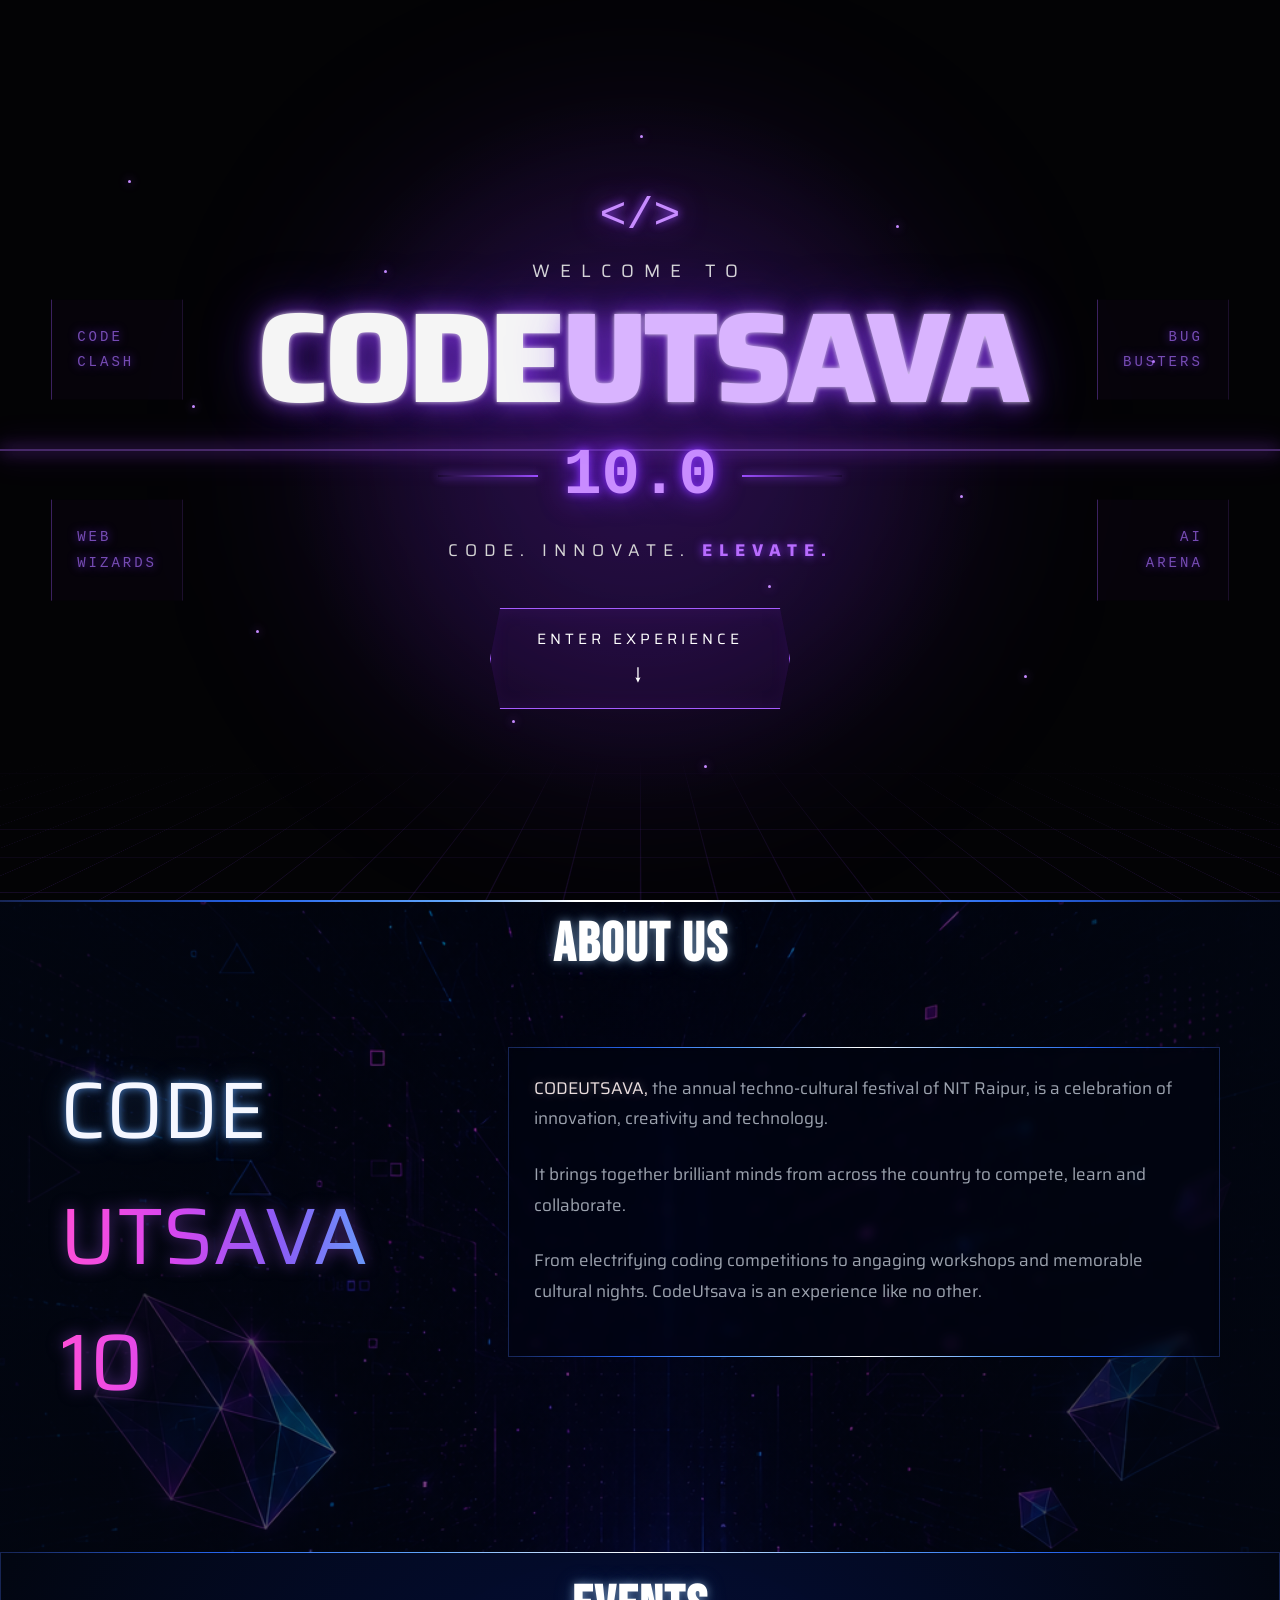
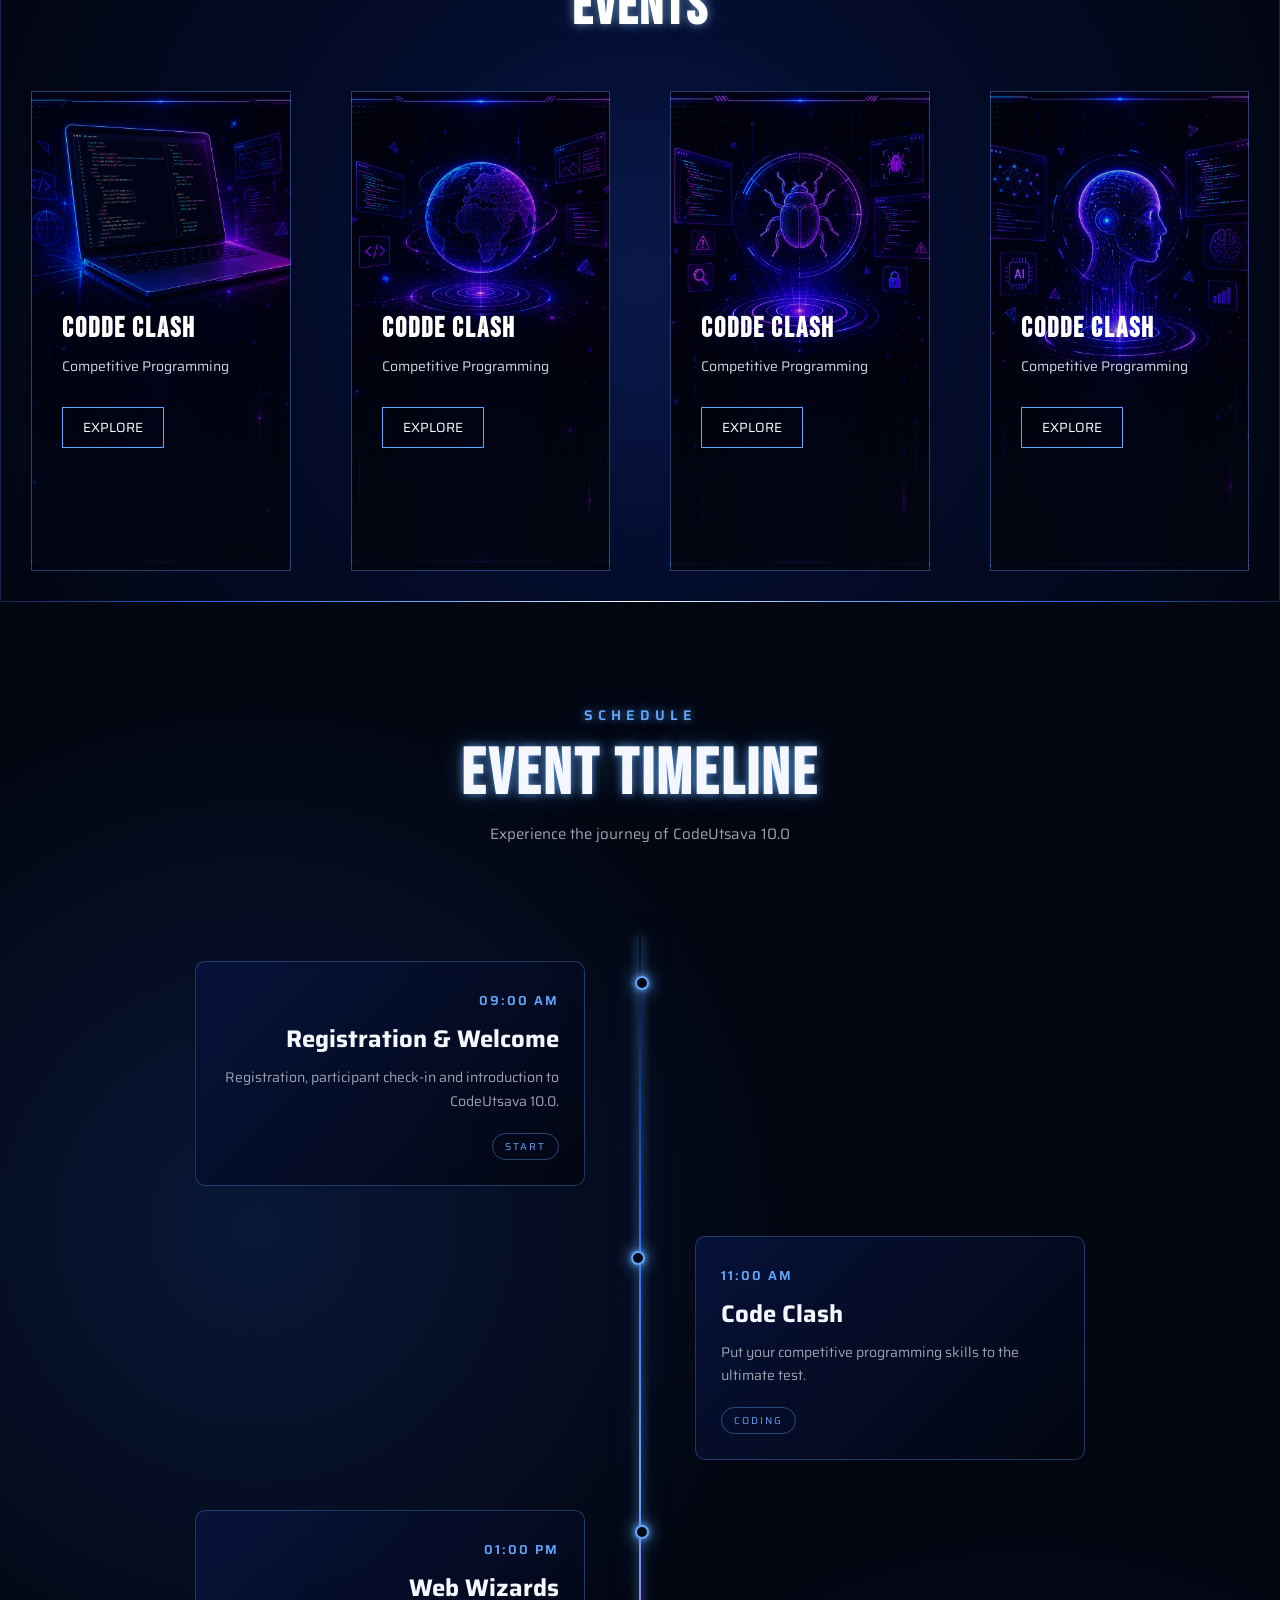
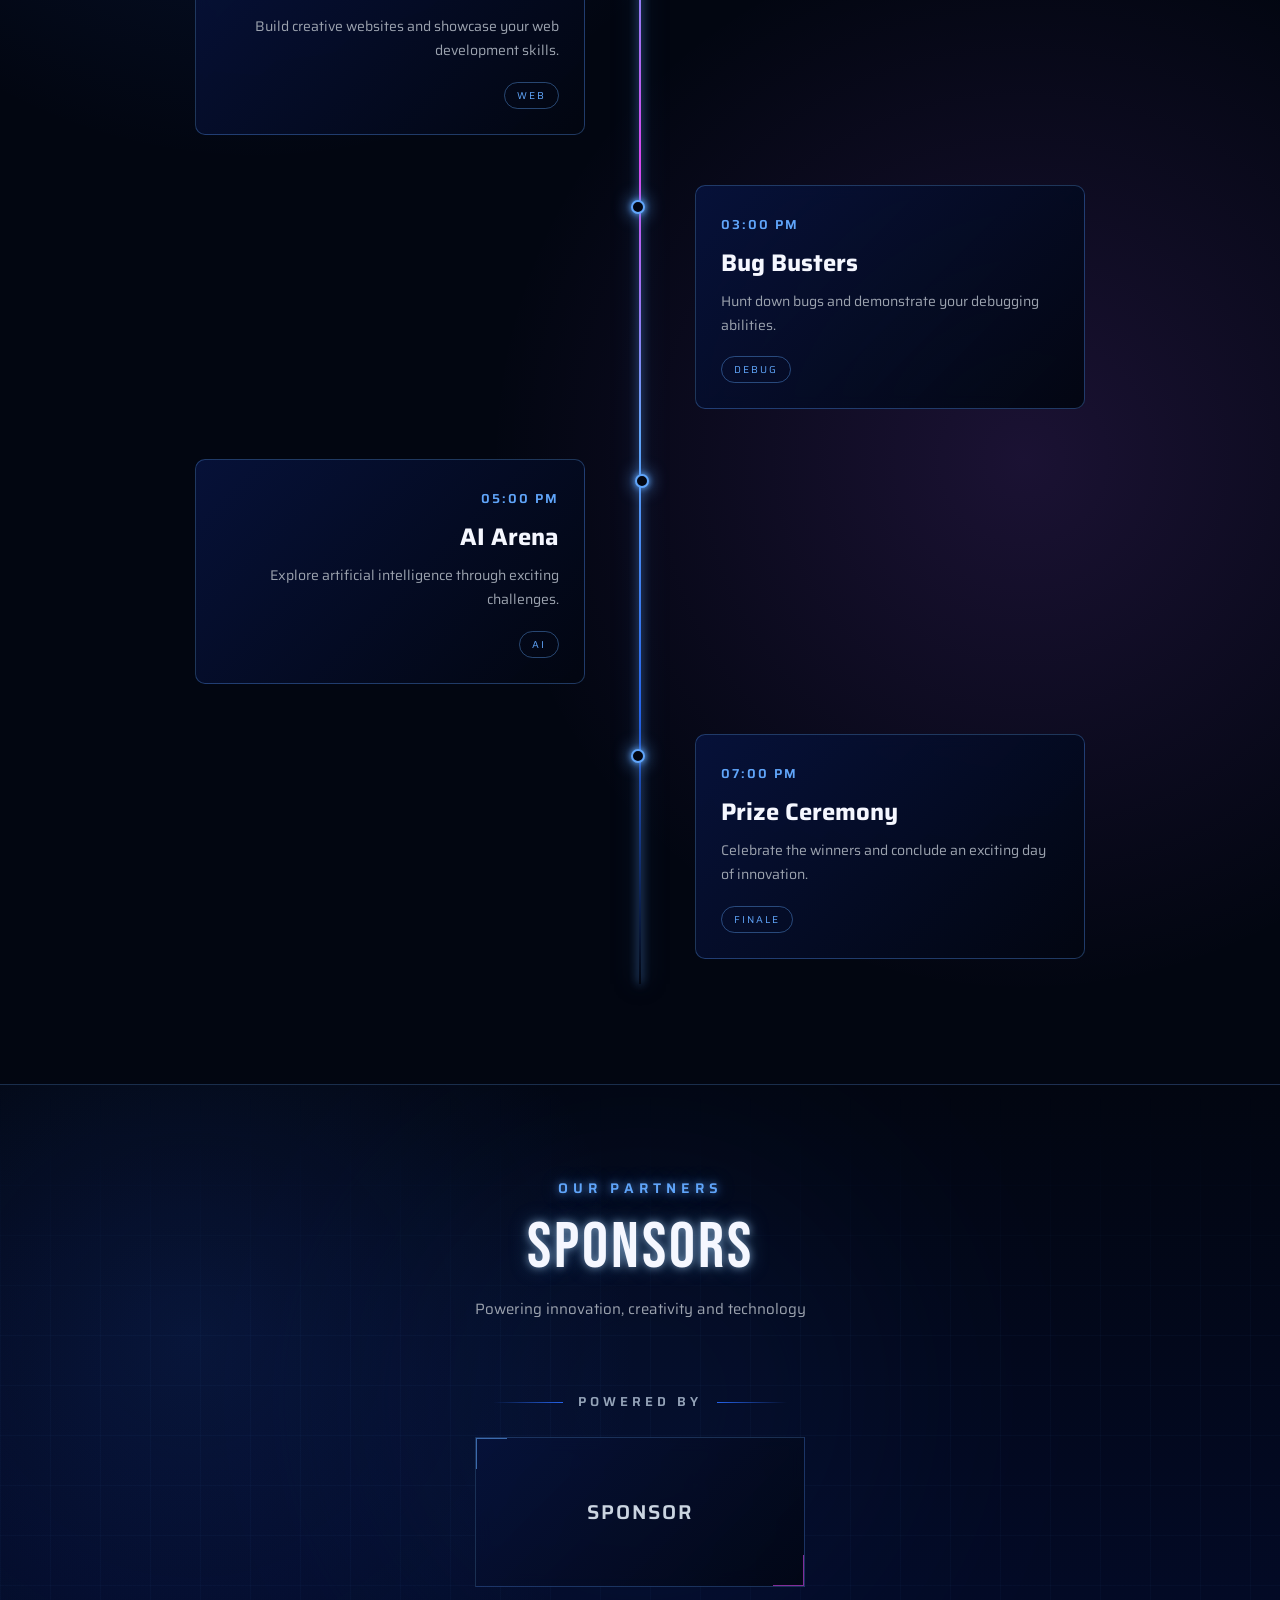
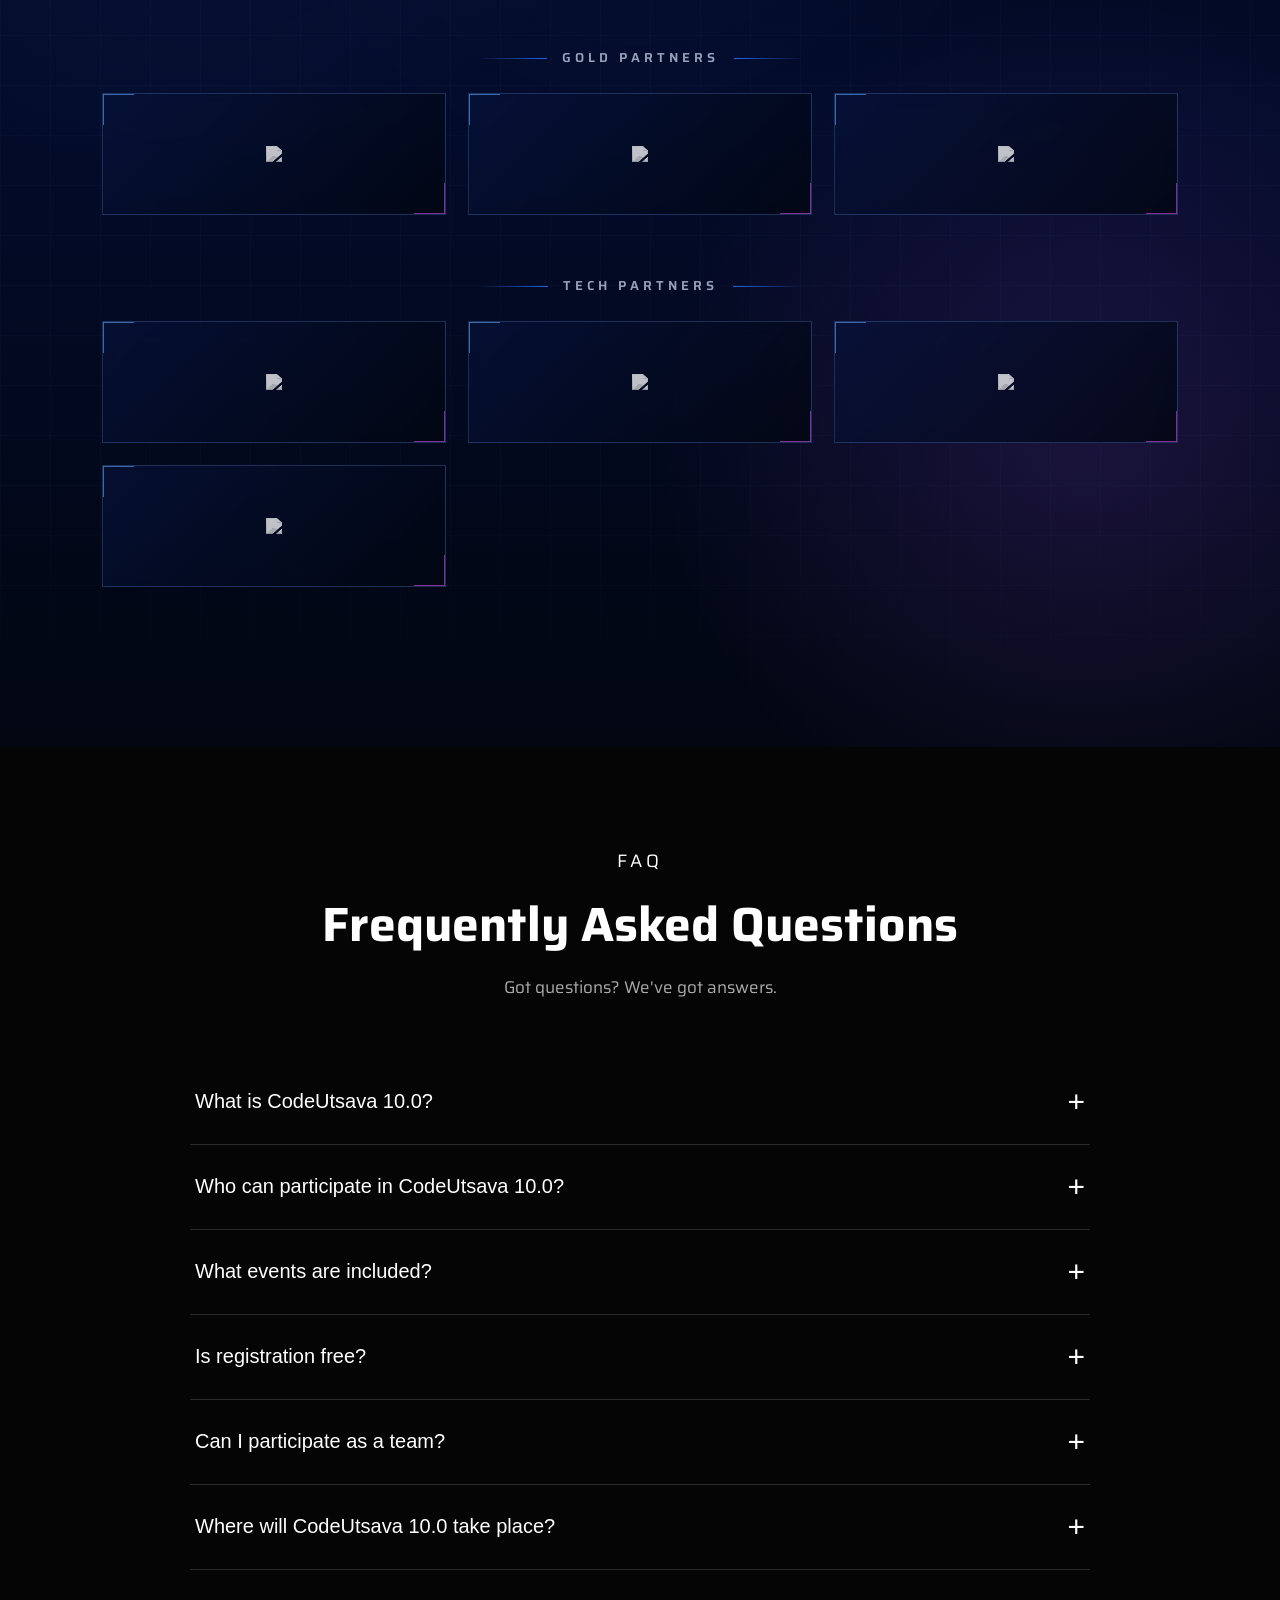
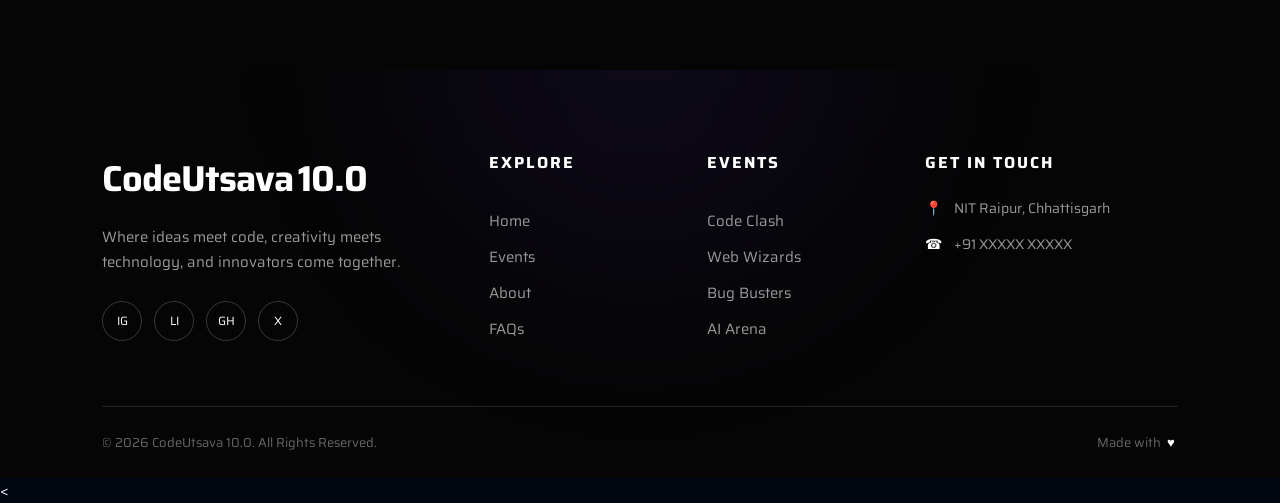
==== index.html @ d18dff79 "Rename 01_TCP_Proj.html to index.html" ====
<!DOCTYPE html>
<html lang="en">

<head>
    <meta charset="UTF-8">
    <meta name="viewport" content="width=device-width, initial-scale=1.0">
    <title>Codeutsava 10.0</title>
    <link rel="icon" href="./assets/favicon.svg" type="image/svg+xml">
    <link rel="stylesheet" href="style.css">
</head>

<body>
    <div class="main">
        <nav>
            <span clas="item1">
                <p class="para1">CODEUTSAVA 10</p>
            </span>
            <div class="item2">
                <ul>
                    <li>HOME</li>
                    <li>EVENTS</li>
                    <li>SCHEDULE</li>
                    <li>SPEAKERS</li>
                    <li>SPONSORS</li>
                    <li>CONTACT</li>
                    <li><button class="btn1">REGISTER NOW</button></li>
                </ul>
            </div>
        </nav>
        <div class="box"></div>
        <div class="hero">
            <div class="item3">
                <span class=" spn spn1">
                    <h1>CODEUTSAVA </h1>
                </span>
                <span class="spn spn2">10</p></span>
            </div>
            <span class=" spn spn3">THE FESTIVAL OF CODE</span>
            <span class=" spn spn4">
                <img src="./assets/map.png" height="20px" width=""> 19th -24th October</span>
            <span class=" spn spn5">
                <img src="./assets/map.png" height="20px" width=""> NIT Raipur</span>
            <div class="item4"><button class="btn1">REGISTER NOW</button></div>
        </div>
    </div>
    <div>
        <div class="sec1"></div>
    </div>
    <div class="sec2">
        <div class=" sec2 item5">
            <div class="col1">ABOUT US</div>
            <div class="col2">
                <div class="item6">
                    <div class="abt">
                        <div class="abt3">CODE</div>
                        <div class="abt4">UTSAVA</div>
                        <div class="abt5">10</div>
                    </div>
                </div>
                <div class="item7">
                    <div class="item8">
                        <div class="abt6">
                            <span class="effect">CODEUTSAVA,</span> the annual techno-cultural festival of NIT Raipur,
                            is a celebration of innovation, creativity and technology.
                        </div>
                        <div class="abt7">It brings together brilliant minds from across the country to compete, learn
                            and collaborate.</div>
                        <div class="abt8">From electrifying coding competitions to angaging workshops and memorable
                            cultural nights. CodeUtsava is an experience like no other.</div>
                    </div>
                </div>
            </div>
        </div>
        <div class=" sec2 item9">
            <div class="event1">EVENTS</div>
            <div class="event2">
                <div class="event3 item10">
                    <div class="ev ev1">
                        <div class="pan1">
                            <h3>CODDE CLASH </h3>
                        </div>
                        <div class="pan2">
                            <p>Competitive Programming</p>
                        </div>
                        <div class="pan3">
                            <button>EXPLORE</button>
                        </div>
                    </div>
                </div>
                <div class="event3 item11">
                    <div class="ev ev2">
                        <div class="pan1">
                            <h3>CODDE CLASH </h3>
                        </div>
                        <div class="pan2">
                            <p>Competitive Programming</p>
                        </div>
                        <div class="pan3">
                            <button>EXPLORE</button>
                        </div>
                    </div>
                </div>
                <div class="event3 item12">
                    <div class="ev ev3">
                        <div class="pan1">
                            <h3>CODDE CLASH </h3>
                        </div>
                        <div class="pan2">
                            <p>Competitive Programming</p>
                        </div>
                        <div class="pan3">
                            <button>EXPLORE</button>
                        </div>
                    </div>
                </div>
                <div class="event3 item13">
                    <div class="ev ev4">
                        <div class="pan1">
                            <h3>CODDE CLASH </h3>
                        </div>
                        <div class="pan2">
                            <p>Competitive Programming</p>
                        </div>
                        <div class="pan3">
                            <button>EXPLORE</button>
                        </div>
                    </div>
                </div>
            </div>
        </div>
        <div class="sec2 item14">
            <section class="schedule-section item14" id="schedule">

                <div class="schedule-heading">
                    <span>SCHEDULE</span>

                    <h2>EVENT TIMELINE</h2>

                    <p>
                        Experience the journey of CodeUtsava 10.0
                    </p>
                </div>


                <div class="timeline">

                    <div class="timeline-item left">

                        <div class="timeline-dot"></div>

                        <div class="timeline-card">

                            <span class="schedule-time">
                                09:00 AM
                            </span>

                            <h3>
                                Registration & Welcome
                            </h3>

                            <p>
                                Registration, participant check-in
                                and introduction to CodeUtsava 10.0.
                            </p>

                            <span class="schedule-tag">
                                START
                            </span>

                        </div>

                    </div>


                    <div class="timeline-item right">

                        <div class="timeline-dot"></div>

                        <div class="timeline-card">

                            <span class="schedule-time">
                                11:00 AM
                            </span>

                            <h3>
                                Code Clash
                            </h3>

                            <p>
                                Put your competitive programming
                                skills to the ultimate test.
                            </p>

                            <span class="schedule-tag">
                                CODING
                            </span>

                        </div>

                    </div>


                    <div class="timeline-item left">

                        <div class="timeline-dot"></div>

                        <div class="timeline-card">

                            <span class="schedule-time">
                                01:00 PM
                            </span>

                            <h3>
                                Web Wizards
                            </h3>

                            <p>
                                Build creative websites and showcase
                                your web development skills.
                            </p>

                            <span class="schedule-tag">
                                WEB
                            </span>

                        </div>

                    </div>


                    <div class="timeline-item right">

                        <div class="timeline-dot"></div>

                        <div class="timeline-card">

                            <span class="schedule-time">
                                03:00 PM
                            </span>

                            <h3>
                                Bug Busters
                            </h3>

                            <p>
                                Hunt down bugs and demonstrate
                                your debugging abilities.
                            </p>

                            <span class="schedule-tag">
                                DEBUG
                            </span>

                        </div>

                    </div>


                    <div class="timeline-item left">

                        <div class="timeline-dot"></div>

                        <div class="timeline-card">

                            <span class="schedule-time">
                                05:00 PM
                            </span>

                            <h3>
                                AI Arena
                            </h3>

                            <p>
                                Explore artificial intelligence
                                through exciting challenges.
                            </p>

                            <span class="schedule-tag">
                                AI
                            </span>

                        </div>

                    </div>


                    <div class="timeline-item right">

                        <div class="timeline-dot"></div>

                        <div class="timeline-card">

                            <span class="schedule-time">
                                07:00 PM
                            </span>

                            <h3>
                                Prize Ceremony
                            </h3>

                            <p>
                                Celebrate the winners and conclude
                                an exciting day of innovation.
                            </p>

                            <span class="schedule-tag">
                                FINALE
                            </span>

                        </div>

                    </div>

                </div>

            </section>
        </div>
        <div class="sec2 item15" id="sponsors">

            <div class="sponsor1">
                <span>OUR PARTNERS</span>
                <h2>SPONSORS</h2>
                <p>
                    Powering innovation, creativity and technology
                </p>
            </div>


            <div class="sponsor2">

                <!-- TITLE SPONSOR -->
                <div class="sponsor-group">

                    <h3>POWERED BY</h3>

                    <div class="sponsor-grid sponsor-main">

                        <div class="sponsor-card">
                            <div class="sponsor-logo">
                                SPONSOR
                            </div>
                        </div>

                    </div>

                </div>


                <!-- GOLD SPONSORS -->
                <div class="sponsor-group">

                    <h3>GOLD PARTNERS</h3>

                    <div class="sponsor-grid">

                        <div class="sponsor-card">
                            <div class="sponsor-logo">
                                <img src="https://devfolio.co/blog/content/images/2022/02/Frame-3.png">
                            </div>
                        </div>

                        <div class="sponsor-card">
                            <div class="sponsor-logo">
                                <img src="https://i.pinimg.com/736x/6a/c3/b1/6ac3b1a1dbd828893f4c082a91dd9e5d.jpg">
                            </div>
                        </div>

                        <div class="sponsor-card">
                            <div class="sponsor-logo">
                                <img src="https://encrypted-tbn0.gstatic.com/images?q=tbn:ANd9GcQ7BuPvUU5MrX3V4cvdn9qBrg6YqDsqeTqoU-RXBqIArA&s">
                            </div>
                        </div>

                    </div>

                </div>


                <!-- TECH PARTNERS -->
                <div class="sponsor-group">

                    <h3>TECH PARTNERS</h3>

                    <div class="sponsor-grid">

                        <div class="sponsor-card">
                            <div class="sponsor-logo">
                                <img src="https://media.licdn.com/dms/image/v2/D4E0BAQFcXgzeh8uhsw/company-logo_200_200/company-logo_200_200/0/1715242038331?e=2147483647&v=beta&t=rWlNN9rcNwj1EmNLgusJoKefGUS0VEByXKx4koZL9xw">
                            </div>
                        </div>

                        <div class="sponsor-card">
                            <div class="sponsor-logo">
                                <img src="https://encrypted-tbn0.gstatic.com/images?q=tbn:ANd9GcQmQq8ZEwDLT2O5tfSpwGahlQoDuGixqcMNwdzjApl_Sw&s=10">
                            </div>
                        </div>

                        <div class="sponsor-card">
                            <div class="sponsor-logo">
                                <img src="https://cdn.dribbble.com/userupload/4395948/file/original-ae79400b017f8f56d0d99178964b1066.png?resize=752x&vertical=center">
                            </div>
                        </div>

                        <div class="sponsor-card">
                            <div class="sponsor-logo">
                                <img src="https://upload.wikimedia.org/wikipedia/commons/2/24/Polygon_blockchain_logo.png?utm_source=commons.wikimedia.org&utm_campaign=index&utm_content=original">
                            </div>
                        </div>

                    </div>

                </div>

            </div>

        </div>
    </div>
    <section class="faq-section" id="faq">
    <div class="faq-heading">
        <span>FAQ</span>
        <h2>Frequently Asked Questions</h2>
        <p>Got questions? We've got answers.</p>
    </div>

    <div class="faq-container">

        <div class="faq-item">
            <button class="faq-question">
                What is CodeUtsava 10.0?
                <span>+</span>
            </button>
            <div class="faq-answer">
                <p>
                    CodeUtsava 10.0 is a technical festival that brings together
                    students, developers, innovators, and tech enthusiasts to
                    compete, learn, and showcase their skills.
                </p>
            </div>
        </div>

        <div class="faq-item">
            <button class="faq-question">
                Who can participate in CodeUtsava 10.0?
                <span>+</span>
            </button>
            <div class="faq-answer">
                <p>
                    Students and technology enthusiasts who meet the eligibility
                    criteria can participate in the various events organized
                    under CodeUtsava 10.0.
                </p>
            </div>
        </div>

        <div class="faq-item">
            <button class="faq-question">
                What events are included?
                <span>+</span>
            </button>
            <div class="faq-answer">
                <p>
                    CodeUtsava features multiple technical events, including
                    coding competitions, web development challenges, debugging
                    contests, AI-based challenges, and other exciting activities.
                </p>
            </div>
        </div>

        <div class="faq-item">
            <button class="faq-question">
                Is registration free?
                <span>+</span>
            </button>
            <div class="faq-answer">
                <p>
                    Registration details, including participation fees and
                    eligibility, will be provided on the official registration
                    page.
                </p>
            </div>
        </div>

        <div class="faq-item">
            <button class="faq-question">
                Can I participate as a team?
                <span>+</span>
            </button>
            <div class="faq-answer">
                <p>
                    Yes. Team participation depends on the specific event.
                    Please check the rules of the event you wish to participate in.
                </p>
            </div>
        </div>

        <div class="faq-item">
            <button class="faq-question">
                Where will CodeUtsava 10.0 take place?
                <span>+</span>
            </button>
            <div class="faq-answer">
                <p>
                    CodeUtsava 10.0 will be conducted at NIT Raipur.
                    Detailed venue information will be announced along with
                    the event schedule.
                </p>
            </div>
        </div>

    </div>
</section>
<footer class="footer">
    <div class="footer-top">

        <div class="footer-brand">
            <h2>CodeUtsava<span>10.0</span></h2>
            <p>
                Where ideas meet code, creativity meets technology,
                and innovators come together.
            </p>

            <div class="social-links">
                <a href="https://www.instagram.com/?hl=en" aria-label="Instagram">IG</a>
                <a href="https://www.linkedin.com/home" aria-label="LinkedIn">LI</a>
                <a href="https://github.com/" aria-label="GitHub">GH</a>
                <a href="https://x.com/" aria-label="Twitter">X</a>
            </div>
        </div>

        <div class="footer-links">
            <h3>Explore</h3>
            <a href="#home">Home</a>
            <a href="#events">Events</a>
            <a href="#about">About</a>
            <a href="#faq">FAQs</a>
        </div>

        <div class="footer-links">
            <h3>Events</h3>
            <a href="#code-clash">Code Clash</a>
            <a href="#web-wizards">Web Wizards</a>
            <a href="#bug-busters">Bug Busters</a>
            <a href="#ai-arena">AI Arena</a>
        </div>

        <div class="footer-contact">
            <h3>Get In Touch</h3>

            <p>
                <span>📍</span>
                NIT Raipur, Chhattisgarh
            </p>


            <p>
                <span>☎</span>
                +91 XXXXX XXXXX
            </p>
        </div>

    </div>

    <div class="footer-divider"></div>

    <div class="footer-bottom">
        <p>© 2026 CodeUtsava 10.0. All Rights Reserved.</p>

        <p>
            Made with <span class="heart">♥</span>
        </p>
    </div>
</footer>
<!-- INTRO SCREEN -->
<<div class="intro-screen" id="introScreen">

        <div class="intro-grid"></div>
        <div class="intro-glow"></div>

        <div class="particles">
            <span></span>
            <span></span>
            <span></span>
            <span></span>
            <span></span>
            <span></span>
            <span></span>
            <span></span>
            <span></span>
            <span></span>
            <span></span>
            <span></span>
        </div>

        <div class="intro-content">

            <div class="code-symbol">&lt;/&gt;</div>

            <div class="welcome-text">
                WELCOME TO
            </div>

            <h1 class="intro-title">
                CODE<span>UTSAVA</span>
            </h1>

            <div class="intro-version">
                <span></span>
                10.0
                <span></span>
            </div>

            <p class="intro-tagline">
                CODE. INNOVATE. <strong>ELEVATE.</strong>
            </p>

            <button class="enter-btn" id="enterBtn">
                <span>ENTER EXPERIENCE</span>
                <i>↓</i>
            </button>

        </div>

        <div class="event-side left-side">
            <div>CODE<br>CLASH</div>
            <div>WEB<br>WIZARDS</div>
        </div>

        <div class="event-side right-side">
            <div>BUG<br>BUSTERS</div>
            <div>AI<br>ARENA</div>
        </div>

        <div class="intro-scan"></div>

    </div>


    <!-- YOUR SEPARATE JAVASCRIPT FILE -->
    <script src="script.js"></script>


</div>
</body>

</html>
---- style.css ----
@import url('https://fonts.googleapis.com/css2?family=Bebas+Neue&family=Saira:ital,wght@0,100..900;1,100..900&display=swap');


* {
    margin: 0;
    padding: 0;
    box-sizing: border-box;
}

html {
    scroll-behavior: smooth;
}

body {
    background: #020611;
    color: #f5f7ff;
    font-family: "Saira", sans-serif;
    overflow-x: hidden;
}

::selection {
    background: #60a5fa;
    color: #020611;
}

:root {
    --blue: #60a5fa;
    --dark-blue: #172554;
    --deep-blue: #030b2a;
    --purple: #a855f7;
    --pink: #d946ef;
    --white: #f5f7ff;
    --gray: #9ca3af;

    --glow-blue:
        0 0 8px rgba(96, 165, 250, 0.8),
        0 0 25px rgba(96, 165, 250, 0.35);

    --glow-purple:
        0 0 8px rgba(168, 85, 247, 0.8),
        0 0 25px rgba(168, 85, 247, 0.35);

    --border:
        linear-gradient(
            90deg,
            #172554,
            #2563eb,
            #60a5fa,
            #ffffff,
            #60a5fa,
            #2563eb,
            #172554
        );
}


.sec1 {
    height: 2px;

    background: linear-gradient(
        90deg,
        #172554 0%,
        #2563eb 20%,
        #60a5fa 35%,
        #ffffff 45%,
        #ffffff 55%,
        #60a5fa 65%,
        #2563eb 80%,
        #172554 100%
    );

    box-shadow:
        0 0 10px #2563eb,
        0 0 25px rgba(96, 165, 250, 0.5);

    animation: borderPulse 3s ease-in-out infinite;
}

@keyframes borderPulse {

    0% {
        opacity: 0.5;
    }

    50% {
        opacity: 1;
    }

    100% {
        opacity: 0.5;
    }
}

.main {
    position: relative;

    min-height: 100vh;

    background-image: url("./assets/bg.png");

    background-position: center;
    background-repeat: no-repeat;
    background-size: cover;

    overflow: hidden;
}


.main::before {
    content: "";

    position: absolute;
    inset: 0;

    background:
        radial-gradient(
            circle at 50% 50%,
            transparent 20%,
            rgba(2, 6, 17, 0.35) 70%,
            rgba(2, 6, 17, 0.8)
        );

    z-index: 0;
}



.main::after {
    content: "";

    position: absolute;

    width: 500px;
    height: 500px;

    left: 50%;
    top: 45%;

    transform: translate(-50%, -50%);

    background: #2563eb;

    opacity: 0.08;

    filter: blur(150px);

    border-radius: 50%;

    animation: heroGlow 7s ease-in-out infinite;
}

@keyframes heroGlow {

    0% {
        transform: translate(-50%, -50%) scale(0.8);
    }

    50% {
        transform: translate(-50%, -50%) scale(1.3);
    }

    100% {
        transform: translate(-50%, -50%) scale(0.8);
    }
}


nav {
    position: relative;

    z-index: 10;

    margin: auto;

    display: flex;

    justify-content: space-between;

    align-items: center;

    max-width: 90vw;

    height: 100px;
}


.para1 {
    color: white;

    font-family: "Bebas Neue", sans-serif;

    font-size: 25px;

    letter-spacing: 2px;

    text-shadow: var(--glow-blue);

    cursor: pointer;

    transition: 0.3s;
}

.para1:hover {
    color: var(--blue);

    transform: scale(1.05);

    text-shadow:
        0 0 10px #60a5fa,
        0 0 30px #2563eb;
}


nav ul {
    display: flex;

    align-items: center;

    list-style: none;

    gap: 28px;
}

nav ul li {
    position: relative;

    color: #dbeafe;

    font-family: "Saira", sans-serif;

    font-size: 13px;

    font-weight: 500;

    letter-spacing: 1px;

    cursor: pointer;

    transition: 0.3s;
}


nav ul li:not(:last-child)::after {

    content: "";

    position: absolute;

    bottom: -8px;

    left: 50%;

    width: 0;

    height: 1px;

    transform: translateX(-50%);

    background: #60a5fa;

    box-shadow: 0 0 8px #60a5fa;

    transition: width 0.3s ease;
}

nav ul li:not(:last-child):hover::after {
    width: 100%;
}

nav ul li:hover {
    color: #60a5fa;

    text-shadow:
        0 0 10px rgba(96, 165, 250, 0.7);

    transform: translateY(-2px);
}


.btn1 {
    position: relative;

    padding: 12px 25px;

    border: 1px solid #60a5fa;

    border-radius: 4px;

    background: rgba(37, 99, 235, 0.08);

    color: white;

    font-family: "Saira", sans-serif;

    font-weight: 600;

    letter-spacing: 1px;

    cursor: pointer;

    overflow: hidden;

    transition:
        color 0.4s,
        transform 0.4s,
        box-shadow 0.4s;
}


.btn1::before {

    content: "";

    position: absolute;

    top: 0;
    left: -120%;

    width: 100%;
    height: 100%;

    background: linear-gradient(
        90deg,
        transparent,
        rgba(96, 165, 250, 0.5),
        rgba(168, 85, 247, 0.5),
        transparent
    );

    transition: left 0.6s ease;
}

.btn1:hover::before {
    left: 120%;
}

.btn1:hover {

    transform: translateY(-3px);

    border-color: #d946ef;

    box-shadow:
        0 0 10px rgba(96, 165, 250, 0.6),
        0 0 25px rgba(168, 85, 247, 0.35);

    color: white;
}

.hero {

    position: relative;

    z-index: 2;

    display: flex;

    justify-content: center;

    align-items: center;

    flex-direction: column;

    min-height: calc(100vh - 100px);

    gap: 20px;

    padding: 0 30px;

    text-align: center;
}

.item3 {

    display: grid;

    grid-template-columns: minmax(300px, 588px) 180px;

    align-items: center;

    animation: heroEnter 1.2s ease forwards;
}

@keyframes heroEnter {

    from {
        opacity: 0;
        transform: translateY(50px);
    }

    to {
        opacity: 1;
        transform: translateY(0);
    }
}

.spn {
    color: var(--white);
}

.spn1 {

    font-size: 40px;

    font-family: "Bebas Neue", sans-serif;

    font-weight: 400;

    letter-spacing: 4px;

    text-shadow:
        0 0 8px rgba(180, 220, 255, 0.5),
        0 0 20px rgba(100, 180, 255, 0.25);
}

.spn2 {

    font-family: "Bebas Neue", sans-serif;

    font-size: clamp(100px, 11vw, 220px);

    font-weight: 400;

    letter-spacing: -5px;

    color: transparent;

    -webkit-text-stroke: 3px #b9f3ff;

    text-shadow:
        0 0 4px #ffffff,
        0 0 12px #6ee7ff,
        0 0 25px #a855f7,
        0 0 45px #d946ef;

    animation: numberGlow 3s ease-in-out infinite alternate;
}

@keyframes numberGlow {

    from {
        filter: brightness(0.8);
    }

    to {
        filter: brightness(1.3);
    }
}


.spn3 {

    font-size: 42px;

    font-family: "Saira", sans-serif;

    font-weight: 600;

    letter-spacing: 2px;

    animation: fadeIn 1.5s ease forwards;
}

.spn4,
.spn5 {

    display: flex;

    align-items: center;

    gap: 8px;

    font-size: 20px;

    font-family: "Saira", sans-serif;

    font-weight: 400;

    color: #dbeafe;

    animation: fadeIn 1.8s ease forwards;
}

.spn4 img,
.spn5 img {

    filter:
        drop-shadow(0 0 5px #60a5fa);

    transition: 0.3s;
}

.spn4:hover img,
.spn5:hover img {

    transform: scale(1.2);

    filter:
        drop-shadow(0 0 10px #d946ef);
}


.item5 {

    position: relative;

    min-height: 650px;

    display: grid;

    grid-template-rows: 0.15fr 1fr;

    background-image: url("./assets/about.png");

    background-repeat: no-repeat;

    background-size: cover;

    background-position: center;

    overflow: hidden;
}



.item5::before {

    content: "";

    position: absolute;

    inset: 0;

    background:
        linear-gradient(
            90deg,
            rgba(2, 6, 17, 0.9),
            rgba(2, 6, 17, 0.35),
            rgba(2, 6, 17, 0.9)
        );

    pointer-events: none;
}



.col1,
.event1 {

    position: relative;

    z-index: 2;

    display: flex;

    justify-content: center;

    align-items: center;

    color: white;

    font-size: 55px;

    font-weight: 600;

    font-family: "Bebas Neue", sans-serif;

    letter-spacing: 2px;

    text-shadow:
        0 0 8px rgba(180, 220, 255, 0.5),
        0 0 20px rgba(100, 180, 255, 0.25);
}



.col2 {

    position: relative;

    z-index: 2;

    display: grid;

    grid-template-columns: 35% 65%;

    min-height: 500px;
}


.item6 {

    padding: 60px;
}

.item7 {

    padding: 60px;

    color: white;
}



.item8 {

    color: #aba1a1;

    border: 1px solid transparent;

    border-image: var(--border) 1;

    padding: 25px;

    background: rgba(2, 6, 17, 0.3);

    backdrop-filter: blur(5px);

    transition: 0.5s;
}

.item8:hover {

    transform: translateY(-5px);

    box-shadow:
        0 0 20px rgba(96, 165, 250, 0.12);
}



.abt {

    display: grid;

    grid-template-rows: 1fr 1fr 1fr;
}

.abt3 {

    color: #f5f7ff;

    font-size: 80px;

    font-family: "Saira", sans-serif;

    font-weight: 400;

    text-shadow: var(--glow-blue);
}

.abt4,
.abt5 {

    font-size: 80px;

    font-family: "Saira", sans-serif;

    font-weight: 400;

    background: linear-gradient(
        90deg,
        #ff4fd8,
        #d946ef,
        #8b5cf6,
        #60a5fa
    );

    -webkit-background-clip: text;

    -webkit-text-fill-color: transparent;

    background-clip: text;

    filter:
        drop-shadow(
            0 0 8px rgba(168, 85, 247, 0.5)
        );

    transition: 0.5s;
}

.abt4:hover,
.abt5:hover {

    transform: translateX(10px);

    filter:
        drop-shadow(0 0 15px #d946ef);
}


.abt6,
.abt7,
.abt8 {

    font-family: "Saira", sans-serif;

    font-size: 17px;

    line-height: 1.8;

    margin-bottom: 25px;

    color: #9ca3af;
}

.effect {

    color: #ebdfdf;

    text-shadow:
        0 0 8px rgba(255,255,255,0.3);
}


.item9 {

    min-height: 650px;

    display: grid;

    grid-template-rows: 0.2fr 1fr;

    background:
        radial-gradient(
            circle at center,
            #07133d 0%,
            #030b2a 45%,
            #020611 100%
        );

    border: 1px solid transparent;

    border-image: var(--border) 1;

    position: relative;

    overflow: hidden;
}


.item9::before {

    content: "";

    position: absolute;

    width: 400px;
    height: 400px;

    top: 20%;
    left: 50%;

    transform: translateX(-50%);

    background: #2563eb;

    opacity: 0.08;

    filter: blur(100px);

    border-radius: 50%;

    animation: eventGlow 6s infinite alternate;
}

@keyframes eventGlow {

    from {
        transform: translateX(-50%) scale(0.8);
    }

    to {
        transform: translateX(-50%) scale(1.3);
    }
}



.event2 {

    position: relative;

    z-index: 2;

    display: grid;

    grid-template-columns: repeat(4, 1fr);

    min-height: 450px;
}



.event3 {

    padding: 30px;

    min-height: 450px;
}



.ev {

    position: relative;

    height: 100%;

    min-height: 390px;

    border: 1px solid rgba(96, 165, 250, 0.4);

    overflow: hidden;

    transition:
        transform 0.5s ease,
        box-shadow 0.5s ease,
        border-color 0.5s ease;

    background-position: center;

    background-size: cover;
}


.ev::before {

    content: "";

    position: absolute;

    inset: 0;

    background:
        linear-gradient(
            to top,
            rgba(2, 6, 17, 0.95),
            rgba(2, 6, 17, 0.2),
            rgba(2, 6, 17, 0.2)
        );

    transition: 0.5s;
}


.ev::after {

    content: "";

    position: absolute;

    top: 0;

    left: -100%;

    width: 100%;

    height: 2px;

    background: linear-gradient(
        90deg,
        transparent,
        #60a5fa,
        #d946ef,
        transparent
    );

    transition: 0.6s;
}

.ev:hover::after {

    left: 100%;
}

.ev:hover {

    transform: translateY(-12px) scale(1.02);

    border-color: #60a5fa;

    box-shadow:
        0 0 15px rgba(96, 165, 250, 0.35),
        0 0 35px rgba(168, 85, 247, 0.15);
}

.ev:hover::before {

    background:
        linear-gradient(
            to top,
            rgba(2, 6, 17, 0.98),
            rgba(2, 6, 17, 0.1)
        );
}


.ev1 {
    background-image: url("./assets/code.png");
}

.ev2 {
    background-image: url("./assets/web.png");
}

.ev3 {
    background-image: url("./assets/bug.png");
}

.ev4 {
    background-image: url("./assets/ai.png");
}


.pan1,
.pan2,
.pan3 {

    position: relative;

    z-index: 2;
}

.pan1 {

    margin-top: 220px;

    padding: 0 30px;
}

.pan1 h3 {

    font-family: "Bebas Neue", sans-serif;

    font-size: 28px;

    letter-spacing: 2px;

    color: white;

    transition: 0.3s;
}

.ev:hover .pan1 h3 {

    color: #60a5fa;

    text-shadow: var(--glow-blue);
}


.pan2 {

    margin-top: 10px;

    padding: 0 30px;
}

.pan2 p {

    color: #cbd5e1;

    font-size: 14px;
}


.pan3 {

    margin-top: 30px;

    padding: 0 30px;
}



.pan3 button {

    padding: 9px 20px;

    background: transparent;

    border: 1px solid #60a5fa;

    color: white;

    font-family: "Saira", sans-serif;

    cursor: pointer;

    transition: 0.4s;
}

.pan3 button:hover {

    background: #60a5fa;

    color: #020611;

    box-shadow:
        0 0 10px #60a5fa,
        0 0 25px rgba(96, 165, 250, 0.5);
}


.schedule-section {

    position: relative;

    min-height: 100vh;

    padding: 100px 8%;

    background:
        radial-gradient(
            circle at 20% 30%,
            rgba(37, 99, 235, 0.18),
            transparent 30%
        ),
        radial-gradient(
            circle at 80% 70%,
            rgba(168, 85, 247, 0.15),
            transparent 30%
        ),
        #020611;

    overflow: hidden;
}


.schedule-heading {

    text-align: center;

    margin-bottom: 90px;
}

.schedule-heading span {

    color: #60a5fa;

    font-size: 14px;

    font-weight: 600;

    letter-spacing: 5px;

    text-shadow: var(--glow-blue);
}

.schedule-heading h2 {

    margin: 8px 0;

    font-family: "Bebas Neue", sans-serif;

    font-size: 65px;

    letter-spacing: 3px;

    text-shadow: var(--glow-blue);
}

.schedule-heading p {

    color: #9ca3af;

    font-size: 15px;
}


.timeline {

    position: relative;

    max-width: 1000px;

    margin: auto;
}



.timeline::before {

    content: "";

    position: absolute;

    left: 50%;

    top: 0;

    bottom: 0;

    width: 2px;

    transform: translateX(-50%);

    background: linear-gradient(
        to bottom,
        transparent,
        #2563eb,
        #60a5fa,
        #d946ef,
        #60a5fa,
        #2563eb,
        transparent
    );

    box-shadow:
        0 0 10px #60a5fa,
        0 0 25px rgba(96, 165, 250, 0.5);

    animation: timelinePulse 3s infinite;
}

@keyframes timelinePulse {

    0% {
        opacity: 0.4;
    }

    50% {
        opacity: 1;
    }

    100% {
        opacity: 0.4;
    }
}


.timeline-item {

    position: relative;

    width: 50%;

    padding: 25px 55px;
}

.timeline-item.left {

    left: 0;

    text-align: right;
}

.timeline-item.right {

    left: 50%;

    text-align: left;
}


.timeline-dot {

    position: absolute;

    top: 40px;

    width: 14px;

    height: 14px;

    border-radius: 50%;

    background: #020611;

    border: 2px solid #60a5fa;

    box-shadow:
        0 0 6px #60a5fa,
        0 0 18px #60a5fa;

    animation: dotPulse 2s infinite;

    z-index: 5;
}

.timeline-item.left .timeline-dot {

    right: -9px;
}

.timeline-item.right .timeline-dot {

    left: -9px;
}

@keyframes dotPulse {

    0% {
        transform: scale(0.9);
    }

    50% {
        transform: scale(1.15);

        box-shadow:
            0 0 10px #60a5fa,
            0 0 30px #d946ef;
    }

    100% {
        transform: scale(0.9);
    }
}


.timeline-card {

    position: relative;

    padding: 25px;

    background:
        linear-gradient(
            135deg,
            rgba(7, 19, 61, 0.9),
            rgba(2, 6, 17, 0.95)
        );

    border: 1px solid rgba(96, 165, 250, 0.3);

    border-radius: 10px;

    overflow: hidden;

    backdrop-filter: blur(8px);

    transition: 0.5s;
}

.timeline-card:hover {

    transform: translateY(-8px);

    border-color: #60a5fa;

    box-shadow:
        0 0 15px rgba(96, 165, 250, 0.3),
        0 0 35px rgba(168, 85, 247, 0.15);
}


.timeline-card::before {

    content: "";

    position: absolute;

    top: 0;

    left: -100%;

    width: 100%;

    height: 2px;

    background: linear-gradient(
        90deg,
        transparent,
        #60a5fa,
        #d946ef,
        transparent
    );

    transition: 0.7s;
}

.timeline-card:hover::before {

    left: 100%;
}


.schedule-time {

    color: #60a5fa;

    font-size: 13px;

    letter-spacing: 2px;

    font-weight: 600;
}


.timeline-card h3 {

    margin: 8px 0;

    font-size: 24px;

    transition: 0.3s;
}

.timeline-card:hover h3 {

    color: #60a5fa;

    text-shadow: var(--glow-blue);
}


.timeline-card p {

    color: #9ca3af;

    font-size: 14px;

    line-height: 1.7;

    margin-bottom: 18px;
}


.schedule-tag {

    display: inline-block;

    padding: 5px 12px;

    border: 1px solid rgba(96, 165, 250, 0.4);

    border-radius: 20px;

    color: #60a5fa;

    font-size: 10px;

    letter-spacing: 2px;

    transition: 0.3s;
}

.timeline-card:hover .schedule-tag {

    border-color: #d946ef;

    color: #d946ef;

    box-shadow:
        0 0 10px rgba(217, 70, 239, 0.3);
}


.item5,
.item9,
.schedule-section {

    animation: sectionAppear 1s ease both;
}

@keyframes sectionAppear {

    from {
        opacity: 0;
        transform: translateY(40px);
    }

    to {
        opacity: 1;
        transform: translateY(0);
    }
}


@media (max-width: 900px) {

    nav {

        max-width: 95vw;
    }

    nav ul {

        gap: 14px;
    }

    nav ul li {

        font-size: 11px;
    }

    .item3 {

        grid-template-columns: 1fr auto;
    }

    .event2 {

        grid-template-columns: repeat(2, 1fr);
    }

    .event3 {

        padding: 20px;
    }

    .col2 {

        grid-template-columns: 1fr;
    }

    .item6 {

        padding: 40px;
    }

    .item7 {

        padding: 40px;
    }
}


@media (max-width: 600px) {

    nav {

        height: 80px;

        flex-direction: column;

        justify-content: center;

        gap: 10px;
    }

    nav ul {

        gap: 10px;

        flex-wrap: wrap;

        justify-content: center;
    }

    nav ul li {

        font-size: 9px;
    }

    nav ul li:last-child {

        display: none;
    }


    .hero {

        min-height: calc(100vh - 80px);

        padding: 20px;
    }

    .item3 {

        display: flex;

        flex-direction: column;

        gap: 0;
    }

    .spn1 {

        font-size: 28px;
    }

    .spn2 {

        font-size: 110px;

        letter-spacing: -2px;
    }

    .spn3 {

        font-size: 25px;
    }

    .spn4,
    .spn5 {

        font-size: 15px;
    }



    .col1,
    .event1 {

        font-size: 42px;
    }

    .item5 {

        min-height: auto;
    }

    .col2 {

        display: block;
    }

    .item6 {

        padding: 30px;
    }

    .item7 {

        padding: 30px;
    }

    .abt3,
    .abt4,
    .abt5 {

        font-size: 55px;
    }


    .item9 {

        min-height: auto;
    }

    .event2 {

        grid-template-columns: 1fr;
    }

    .event3 {

        min-height: 400px;
    }



    .schedule-section {

        padding: 70px 20px;
    }

    .schedule-heading {

        margin-bottom: 60px;
    }

    .schedule-heading h2 {

        font-size: 45px;
    }

    .schedule-heading span {

        font-size: 11px;

        letter-spacing: 3px;
    }

    .schedule-heading p {

        font-size: 13px;
    }


    .timeline::before {

        left: 12px;

        transform: none;
    }

    .timeline-item,
    .timeline-item.left,
    .timeline-item.right {

        width: 100%;

        left: 0;

        padding-left: 45px;

        padding-right: 0;

        text-align: left;
    }

    .timeline-item.left .timeline-dot,
    .timeline-item.right .timeline-dot {

        left: 5px;

        right: auto;
    }

    .timeline-card {

        padding: 20px;
    }

    .timeline-card h3 {

        font-size: 20px;
    }

    .timeline-card p {

        font-size: 13px;
    }
}


@media (prefers-reduced-motion: reduce) {

    *,
    *::before,
    *::after {

        animation-duration: 0.01ms !important;

        animation-iteration-count: 1 !important;

        scroll-behavior: auto !important;

        transition-duration: 0.01ms !important;
    }
}

.item15 {

    position: relative;

    min-height: 850px;

    padding: 90px 8% 100px;

    box-sizing: border-box;

    display: block;

    background:
        radial-gradient(
            circle at 15% 20%,
            rgba(37, 99, 235, 0.15),
            transparent 30%
        ),
        radial-gradient(
            circle at 85% 75%,
            rgba(168, 85, 247, 0.14),
            transparent 30%
        ),
        linear-gradient(
            180deg,
            #020611,
            #030b2a,
            #020611
        );

    overflow: hidden;

    border-top: 1px solid rgba(96, 165, 250, 0.25);
}


.item15::before {

    content: "";

    position: absolute;

    width: 500px;
    height: 500px;

    top: 25%;
    left: 50%;

    transform: translate(-50%, -50%);

    background: #2563eb;

    opacity: 0.08;

    filter: blur(130px);

    border-radius: 50%;

    animation: sponsorGlow 7s ease-in-out infinite;
}


@keyframes sponsorGlow {

    0% {
        transform:
            translate(-50%, -50%)
            scale(0.8);
    }

    50% {
        transform:
            translate(-50%, -50%)
            scale(1.3);
    }

    100% {
        transform:
            translate(-50%, -50%)
            scale(0.8);
    }
}


.item15::after {

    content: "";

    position: absolute;

    inset: 0;

    background-image:
        linear-gradient(
            rgba(96, 165, 250, 0.035) 1px,
            transparent 1px
        ),
        linear-gradient(
            90deg,
            rgba(96, 165, 250, 0.035) 1px,
            transparent 1px
        );

    background-size: 50px 50px;

    mask-image: linear-gradient(
        to bottom,
        transparent,
        black 20%,
        black 80%,
        transparent
    );

    pointer-events: none;
}


.sponsor1 {

    position: relative;

    z-index: 2;

    text-align: center;

    margin-bottom: 70px;
}


.sponsor1 span {

    font-family: "Saira", sans-serif;

    font-size: 14px;

    font-weight: 600;

    letter-spacing: 5px;

    color: #60a5fa;

    text-shadow:
        0 0 8px rgba(96, 165, 250, 0.8),
        0 0 20px rgba(96, 165, 250, 0.4);

    animation: sponsorTextGlow 3s ease-in-out infinite;
}


@keyframes sponsorTextGlow {

    0% {
        opacity: 0.6;
    }

    50% {
        opacity: 1;
    }

    100% {
        opacity: 0.6;
    }
}


.sponsor1 h2 {

    margin-top: 8px;

    font-family: "Bebas Neue", sans-serif;

    font-size: 65px;

    font-weight: 400;

    letter-spacing: 3px;

    color: #f5f7ff;

    text-shadow:
        0 0 8px rgba(180, 220, 255, 0.6),
        0 0 20px rgba(100, 180, 255, 0.35);
}


.sponsor1 p {

    margin-top: 10px;

    color: #9ca3af;

    font-family: "Saira", sans-serif;

    font-size: 15px;
}


.sponsor2 {

    position: relative;

    z-index: 2;

    max-width: 1100px;

    margin: auto;
}



.sponsor-group {

    margin-bottom: 60px;
}


.sponsor-group h3 {

    text-align: center;

    margin-bottom: 25px;

    font-family: "Saira", sans-serif;

    font-size: 13px;

    font-weight: 600;

    letter-spacing: 4px;

    color: #94a3b8;

    position: relative;
}


.sponsor-group h3::before,
.sponsor-group h3::after {

    content: "";

    display: inline-block;

    width: 70px;

    height: 1px;

    vertical-align: middle;

    margin: 0 15px;

    background: linear-gradient(
        90deg,
        transparent,
        #2563eb
    );
}


.sponsor-group h3::after {

    background: linear-gradient(
        90deg,
        #2563eb,
        transparent
    );
}


.sponsor-grid {

    display: grid;

    grid-template-columns:
        repeat(3, 1fr);

    gap: 22px;
}



.sponsor-main {

    display: flex;

    justify-content: center;

    margin-bottom: 20px;
}


.sponsor-main .sponsor-card {

    width: 330px;

    min-height: 150px;
}


.sponsor-card {

    position: relative;

    min-height: 120px;

    display: flex;

    justify-content: center;

    align-items: center;

    padding: 25px;

    border: 1px solid rgba(
        96,
        165,
        250,
        0.25
    );

    background:
        linear-gradient(
            135deg,
            rgba(7, 19, 61, 0.65),
            rgba(2, 6, 17, 0.8)
        );

    backdrop-filter: blur(8px);

    overflow: hidden;

    transition:
        transform 0.5s ease,
        border-color 0.5s ease,
        box-shadow 0.5s ease,
        background 0.5s ease;
}



.sponsor-card::before {

    content: "";

    position: absolute;

    top: 0;

    left: 0;

    width: 30px;

    height: 30px;

    border-top: 1px solid #60a5fa;

    border-left: 1px solid #60a5fa;

    opacity: 0.6;

    transition: 0.4s;
}


.sponsor-card::after {

    content: "";

    position: absolute;

    bottom: 0;

    right: 0;

    width: 30px;

    height: 30px;

    border-bottom: 1px solid #d946ef;

    border-right: 1px solid #d946ef;

    opacity: 0.6;

    transition: 0.4s;
}



.sponsor-card .sponsor-logo::before {

    content: "";

    position: absolute;

    top: 0;

    left: -150%;

    width: 80%;

    height: 100%;

    transform: skewX(-25deg);

    background: linear-gradient(
        90deg,
        transparent,
        rgba(255,255,255,0.08),
        transparent
    );

    transition: left 0.7s ease;
}


.sponsor-card:hover
.sponsor-logo::before {

    left: 150%;
}



.sponsor-card:hover {

    transform:
        translateY(-8px)
        scale(1.02);

    border-color: #60a5fa;

    background:
        linear-gradient(
            135deg,
            rgba(12, 35, 95, 0.8),
            rgba(4, 10, 30, 0.9)
        );

    box-shadow:
        0 0 15px rgba(
            96,
            165,
            250,
            0.25
        ),
        0 0 35px rgba(
            168,
            85,
            247,
            0.15
        );
}


.sponsor-card:hover::before {

    width: 50px;

    height: 50px;

    opacity: 1;
}


.sponsor-card:hover::after {

    width: 50px;

    height: 50px;

    opacity: 1;
}



.sponsor-logo {

    position: relative;

    display: flex;

    justify-content: center;

    align-items: center;

    width: 100%;

    height: 100%;

    min-height: 70px;

    color: #cbd5e1;

    font-family: "Saira", sans-serif;

    font-size: 20px;

    font-weight: 600;

    letter-spacing: 2px;

    transition: 0.4s;
}


.sponsor-card:hover .sponsor-logo {

    color: #ffffff;

    text-shadow:
        0 0 8px #60a5fa,
        0 0 20px rgba(
            96,
            165,
            250,
            0.5
        );

    transform: scale(1.05);
}


.sponsor-logo img {

    max-width: 160px;

    max-height: 70px;

    object-fit: contain;

    filter:
        grayscale(100%)
        brightness(1.5);

    opacity: 0.75;

    transition:
        filter 0.4s ease,
        opacity 0.4s ease,
        transform 0.4s ease;
}


.sponsor-card:hover
.sponsor-logo img {

    filter:
        grayscale(0%)
        brightness(1);

    opacity: 1;

    transform: scale(1.08);
}



@media (max-width: 768px) {

    .item15 {

        padding:
            70px
            20px
            80px;
    }


    .sponsor1 {

        margin-bottom: 55px;
    }


    .sponsor1 span {

        font-size: 11px;

        letter-spacing: 3px;
    }


    .sponsor1 h2 {

        font-size: 48px;
    }


    .sponsor1 p {

        font-size: 13px;
    }


    .sponsor-grid {

        grid-template-columns: 1fr 1fr;

        gap: 15px;
    }


    .sponsor-main .sponsor-card {

        width: 80%;

        min-height: 130px;
    }


    .sponsor-card {

        min-height: 100px;

        padding: 15px;
    }


    .sponsor-logo {

        font-size: 15px;
    }


    .sponsor-group {

        margin-bottom: 45px;
    }


    .sponsor-group h3 {

        font-size: 10px;

        letter-spacing: 3px;
    }


    .sponsor-group h3::before,
    .sponsor-group h3::after {

        width: 25px;

        margin: 0 8px;
    }
}



@media (max-width: 480px) {

    .sponsor-grid {

        grid-template-columns: 1fr;
    }


    .sponsor-main .sponsor-card {

        width: 100%;
    }


    .sponsor1 h2 {

        font-size: 42px;
    }
}
.faq-section {
    min-height: 100vh;
    padding: 100px 8%;
    background: #050505;
    color: white;
}

.faq-heading {
    text-align: center;
    margin-bottom: 60px;
}

.faq-heading span {
    font-size: 18px;
    letter-spacing: 4px;
    text-transform: uppercase;
}

.faq-heading h2 {
    font-size: 48px;
    margin: 12px 0;
}

.faq-heading p {
    color: #aaa;
    font-size: 17px;
}

.faq-container {
    max-width: 900px;
    margin: auto;
}

.faq-item {
    border-bottom: 1px solid rgba(255,255,255,0.15);
}

.faq-question {
    width: 100%;
    padding: 25px 5px;
    background: none;
    border: none;
    color: white;
    font-size: 20px;
    text-align: left;
    cursor: pointer;

    display: flex;
    justify-content: space-between;
    align-items: center;
}

.faq-question span {
    font-size: 30px;
    transition: transform 0.3s ease;
}

.faq-answer {
    max-height: 0;
    overflow: hidden;
    transition: max-height 0.4s ease;
}

.faq-answer p {
    color: #aaa;
    line-height: 1.7;
    padding: 0 35px 25px 5px;
}

.faq-item.active .faq-answer {
    max-height: 200px;
}

.faq-item.active .faq-question span {
    transform: rotate(45deg);
}

@media (max-width: 600px) {

    .faq-section {
        padding: 70px 6%;
    }

    .faq-heading h2 {
        font-size: 34px;
    }

    .faq-question {
        font-size: 17px;
        padding: 20px 0;
    }

    .faq-answer p {
        font-size: 14px;
    }
}
.footer {
    position: relative;
    background: #050505;
    color: #fff;
    padding: 80px 8% 25px;
    overflow: hidden;
}

.footer::before {
    content: "";
    position: absolute;
    width: 450px;
    height: 450px;
    border-radius: 50%;
    background: rgba(120, 70, 255, 0.08);
    filter: blur(100px);
    top: -250px;
    left: 50%;
    transform: translateX(-50%);
    pointer-events: none;
}

.footer-top {
    position: relative;
    z-index: 1;

    display: grid;
    grid-template-columns: 2fr 1fr 1fr 1.5fr;
    gap: 50px;
    max-width: 1400px;
    margin: auto;
}


.footer-brand h2 {
    font-size: 36px;
    margin: 0 0 18px;
    letter-spacing: -1px;
}

.footer-brand h2 span {
    margin-left: 5px;
}

.footer-brand p {
    max-width: 350px;
    color: #999;
    line-height: 1.7;
    font-size: 15px;
}


.social-links {
    display: flex;
    gap: 12px;
    margin-top: 25px;
}

.social-links a {
    width: 40px;
    height: 40px;

    display: flex;
    justify-content: center;
    align-items: center;

    border: 1px solid rgba(255,255,255,0.2);
    border-radius: 50%;

    color: #fff;
    text-decoration: none;
    font-size: 12px;

    transition: 0.3s ease;
}

.social-links a:hover {
    transform: translateY(-5px);
    background: #fff;
    color: #000;
}


.footer-links h3,
.footer-contact h3 {
    font-size: 16px;
    margin-bottom: 22px;
    text-transform: uppercase;
    letter-spacing: 2px;
}


.footer-links {
    display: flex;
    flex-direction: column;
    gap: 12px;
}

.footer-links a {
    color: #999;
    text-decoration: none;
    font-size: 15px;
    transition: 0.3s ease;
}

.footer-links a:hover {
    color: #fff;
    transform: translateX(5px);
}


.footer-contact p {
    display: flex;
    gap: 12px;
    align-items: center;

    color: #999;
    font-size: 14px;
    margin: 14px 0;
}

.footer-contact p span {
    color: #fff;
}

.footer-divider {
    height: 1px;
    background: rgba(255,255,255,0.12);
    margin: 65px auto 25px;
    max-width: 1400px;
}

.footer-bottom {
    max-width: 1400px;
    margin: auto;

    display: flex;
    justify-content: space-between;
    align-items: center;

    color: #666;
    font-size: 13px;
}

.heart {
    color: #fff;
    margin: 0 3px;
}


@media (max-width: 900px) {

    .footer-top {
        grid-template-columns: 1fr 1fr;
    }

    .footer-brand {
        grid-column: span 2;
    }

    .footer-bottom {
        flex-direction: column;
        gap: 12px;
        text-align: center;
    }
}


@media (max-width: 600px) {

    .footer {
        padding: 60px 7% 20px;
    }

    .footer-top {
        grid-template-columns: 1fr;
        gap: 35px;
    }

    .footer-brand {
        grid-column: span 1;
    }

    .footer-brand h2 {
        font-size: 30px;
    }

    .footer-divider {
        margin-top: 45px;
    }
}


.intro-screen {
    position: fixed;
    inset: 0;
    z-index: 99999;

    display: flex;
    justify-content: center;
    align-items: center;

    overflow: hidden;

    background:
        radial-gradient(
            circle at center,
            rgba(87, 27, 140, 0.28),
            transparent 45%
        ),
        #030305;

    color: white;

    transition:
        opacity 1s ease,
        visibility 1s ease,
        transform 1s ease;
}



.intro-screen.hide {
    opacity: 0;
    visibility: hidden;
    transform: scale(1.08);
}



.intro-grid {
    position: absolute;

    width: 150%;
    height: 55%;

    bottom: -20%;
    left: -25%;

    background-image:
        linear-gradient(
            rgba(145, 65, 255, 0.18) 1px,
            transparent 1px
        ),
        linear-gradient(
            90deg,
            rgba(145, 65, 255, 0.18) 1px,
            transparent 1px
        );

    background-size: 60px 60px;

    transform:
        perspective(500px)
        rotateX(65deg);

    animation: gridMove 8s linear infinite;

    mask-image: linear-gradient(
        to top,
        black,
        transparent
    );
}

@keyframes gridMove {

    from {
        background-position: 0 0;
    }

    to {
        background-position: 0 60px;
    }
}



.intro-glow {
    position: absolute;

    width: 600px;
    height: 600px;

    border-radius: 50%;

    background: rgba(130, 45, 255, 0.15);

    filter: blur(100px);

    animation: glowPulse 4s ease-in-out infinite;
}

@keyframes glowPulse {

    0%,
    100% {
        transform: scale(0.9);
        opacity: 0.5;
    }

    50% {
        transform: scale(1.15);
        opacity: 1;
    }
}


.intro-content {
    position: relative;

    z-index: 5;

    text-align: center;

    display: flex;
    flex-direction: column;
    align-items: center;

    animation: introAppear 1.5s ease forwards;
}

@keyframes introAppear {

    from {
        opacity: 0;
        transform: translateY(40px);
    }

    to {
        opacity: 1;
        transform: translateY(0);
    }
}



.code-symbol {
    font-family: monospace;

    font-size: 45px;

    color: #c78cff;

    text-shadow:
        0 0 10px #9b4dff,
        0 0 30px #8a2be2;

    margin-bottom: 15px;

    animation: symbolPulse 2s ease-in-out infinite;
}

@keyframes symbolPulse {

    0%,
    100% {
        opacity: 0.6;
        transform: translateY(0);
    }

    50% {
        opacity: 1;
        transform: translateY(-5px);
    }
}


.welcome-text {

    font-family: "Saira", sans-serif;

    font-size: 18px;

    letter-spacing: 10px;

    color: #d7d7d7;

    margin-bottom: 15px;

    animation: letterReveal 1s ease forwards;
}

@keyframes letterReveal {

    from {
        letter-spacing: 2px;
        opacity: 0;
    }

    to {
        letter-spacing: 10px;
        opacity: 1;
    }
}



.intro-title {

    position: relative;

    margin: 0;

    font-family: "Saira", sans-serif;

    font-size: clamp(60px, 10vw, 150px);

    font-weight: 800;

    line-height: 0.9;

    letter-spacing: -5px;

    color: #f5f5f5;

    text-transform: uppercase;

    text-shadow:
        0 0 5px rgba(255,255,255,0.8),
        0 0 25px rgba(153, 66, 255, 0.7),
        0 0 60px rgba(111, 35, 255, 0.4);

    animation: titleGlow 3s ease-in-out infinite;
}

.intro-title span {
    color: #d9b4ff;
}

@keyframes titleGlow {

    0%,
    100% {
        filter: brightness(1);
    }

    50% {
        filter: brightness(1.3);
    }
}



.intro-version {

    display: flex;

    align-items: center;

    gap: 25px;

    margin-top: 25px;

    font-family: monospace;

    font-size: clamp(35px, 5vw, 65px);

    font-weight: bold;

    color: #c88cff;

    text-shadow:
        0 0 10px #8b35ff,
        0 0 30px #7a22ff;
}

.intro-version span {

    width: 100px;
    height: 2px;

    background: linear-gradient(
        90deg,
        transparent,
        #9b4dff
    );

    box-shadow: 0 0 10px #9b4dff;
}

.intro-version span:last-child {

    background: linear-gradient(
        90deg,
        #9b4dff,
        transparent
    );
}


.intro-tagline {

    margin-top: 25px;

    font-family: "Saira", sans-serif;

    font-size: 17px;

    letter-spacing: 7px;

    color: #d5d5d5;
}

.intro-tagline strong {
    color: #b86cff;

    text-shadow:
        0 0 10px #8b35ff;
}



.enter-btn {

    position: relative;

    margin-top: 45px;

    min-width: 300px;

    padding: 18px 35px;

    border: 1px solid #a65cff;

    background: rgba(91, 29, 150, 0.12);

    color: white;

    font-family: "Saira", sans-serif;

    font-size: 15px;

    letter-spacing: 4px;

    cursor: pointer;

    overflow: hidden;

    clip-path: polygon(
        10px 0,
        calc(100% - 10px) 0,
        100% 50%,
        calc(100% - 10px) 100%,
        10px 100%,
        0 50%
    );

    box-shadow:
        0 0 15px rgba(147, 55, 255, 0.4),
        inset 0 0 20px rgba(147, 55, 255, 0.1);

    transition: 0.4s ease;
}

.enter-btn::before {

    content: "";

    position: absolute;

    top: 0;
    left: -100%;

    width: 100%;
    height: 100%;

    background: linear-gradient(
        90deg,
        transparent,
        rgba(184, 108, 255, 0.35),
        transparent
    );

    transition: 0.6s;
}

.enter-btn:hover::before {
    left: 100%;
}

.enter-btn:hover {

    transform: translateY(-5px);

    background: rgba(141, 52, 230, 0.25);

    box-shadow:
        0 0 25px rgba(147, 55, 255, 0.7),
        inset 0 0 30px rgba(147, 55, 255, 0.15);
}

.enter-btn i {

    display: block;

    margin-top: 7px;

    font-style: normal;

    font-size: 20px;

    animation: arrowMove 1.5s infinite;
}

@keyframes arrowMove {

    0%,
    100% {
        transform: translateY(0);
    }

    50% {
        transform: translateY(5px);
    }
}



.event-side {

    position: absolute;

    top: 50%;

    transform: translateY(-50%);

    z-index: 3;

    display: flex;

    flex-direction: column;

    gap: 100px;

    font-family: monospace;

    font-size: 14px;

    letter-spacing: 3px;

    color: #a86cff;

    text-shadow:
        0 0 10px #762cff;

    opacity: 0.7;
}

.event-side div {

    padding: 25px;

    border-left: 1px solid rgba(160, 90, 255, 0.5);

    border-right: 1px solid rgba(160, 90, 255, 0.2);

    background: rgba(80, 30, 120, 0.08);

    line-height: 1.8;

    animation: sideFloat 4s ease-in-out infinite;
}

.left-side {
    left: 4%;
}

.right-side {
    right: 4%;
    text-align: right;
}

.right-side div {
    animation-delay: 1s;
}

@keyframes sideFloat {

    0%,
    100% {
        transform: translateY(0);
    }

    50% {
        transform: translateY(-10px);
    }
}


.intro-scan {

    position: absolute;

    left: 0;

    width: 100%;
    height: 2px;

    background: rgba(174, 100, 255, 0.4);

    box-shadow:
        0 0 15px #a64cff,
        0 0 30px #8a2be2;

    animation: scan 5s linear infinite;

    pointer-events: none;
}

@keyframes scan {

    from {
        top: -5%;
    }

    to {
        top: 105%;
    }
}


.particles span {

    position: absolute;

    width: 3px;
    height: 3px;

    border-radius: 50%;

    background: #c58aff;

    box-shadow:
        0 0 10px #a64cff;

    animation: particleFloat linear infinite;
}

.particles span:nth-child(1) {
    left: 10%;
    top: 20%;
    animation-duration: 5s;
}

.particles span:nth-child(2) {
    left: 20%;
    top: 70%;
    animation-duration: 7s;
}

.particles span:nth-child(3) {
    left: 30%;
    top: 30%;
    animation-duration: 4s;
}

.particles span:nth-child(4) {
    left: 40%;
    top: 80%;
    animation-duration: 6s;
}

.particles span:nth-child(5) {
    left: 50%;
    top: 15%;
    animation-duration: 8s;
}

.particles span:nth-child(6) {
    left: 60%;
    top: 65%;
    animation-duration: 5s;
}

.particles span:nth-child(7) {
    left: 70%;
    top: 25%;
    animation-duration: 7s;
}

.particles span:nth-child(8) {
    left: 80%;
    top: 75%;
    animation-duration: 6s;
}

.particles span:nth-child(9) {
    left: 90%;
    top: 40%;
    animation-duration: 5s;
}

.particles span:nth-child(10) {
    left: 15%;
    top: 45%;
    animation-duration: 9s;
}

.particles span:nth-child(11) {
    left: 75%;
    top: 55%;
    animation-duration: 4s;
}

.particles span:nth-child(12) {
    left: 55%;
    top: 85%;
    animation-duration: 7s;
}

@keyframes particleFloat {

    0% {
        opacity: 0;
        transform: translateY(30px);
    }

    30% {
        opacity: 1;
    }

    70% {
        opacity: 1;
    }

    100% {
        opacity: 0;
        transform: translateY(-100px);
    }
}


@media (max-width: 700px) {

    .intro-title {
        font-size: 17vw;
        letter-spacing: -2px;
    }

    .welcome-text {
        font-size: 12px;
        letter-spacing: 6px;
    }

    .intro-tagline {
        font-size: 11px;
        letter-spacing: 3px;
    }

    .intro-version {
        font-size: 40px;
        gap: 12px;
    }

    .intro-version span {
        width: 40px;
    }

    .enter-btn {
        min-width: 240px;
        padding: 15px 20px;
        font-size: 12px;
    }

    .event-side {
        display: none;
    }

    .code-symbol {
        font-size: 30px;
    }
}
.intro-screen {
    position: fixed;
    z-index: 99999;
}
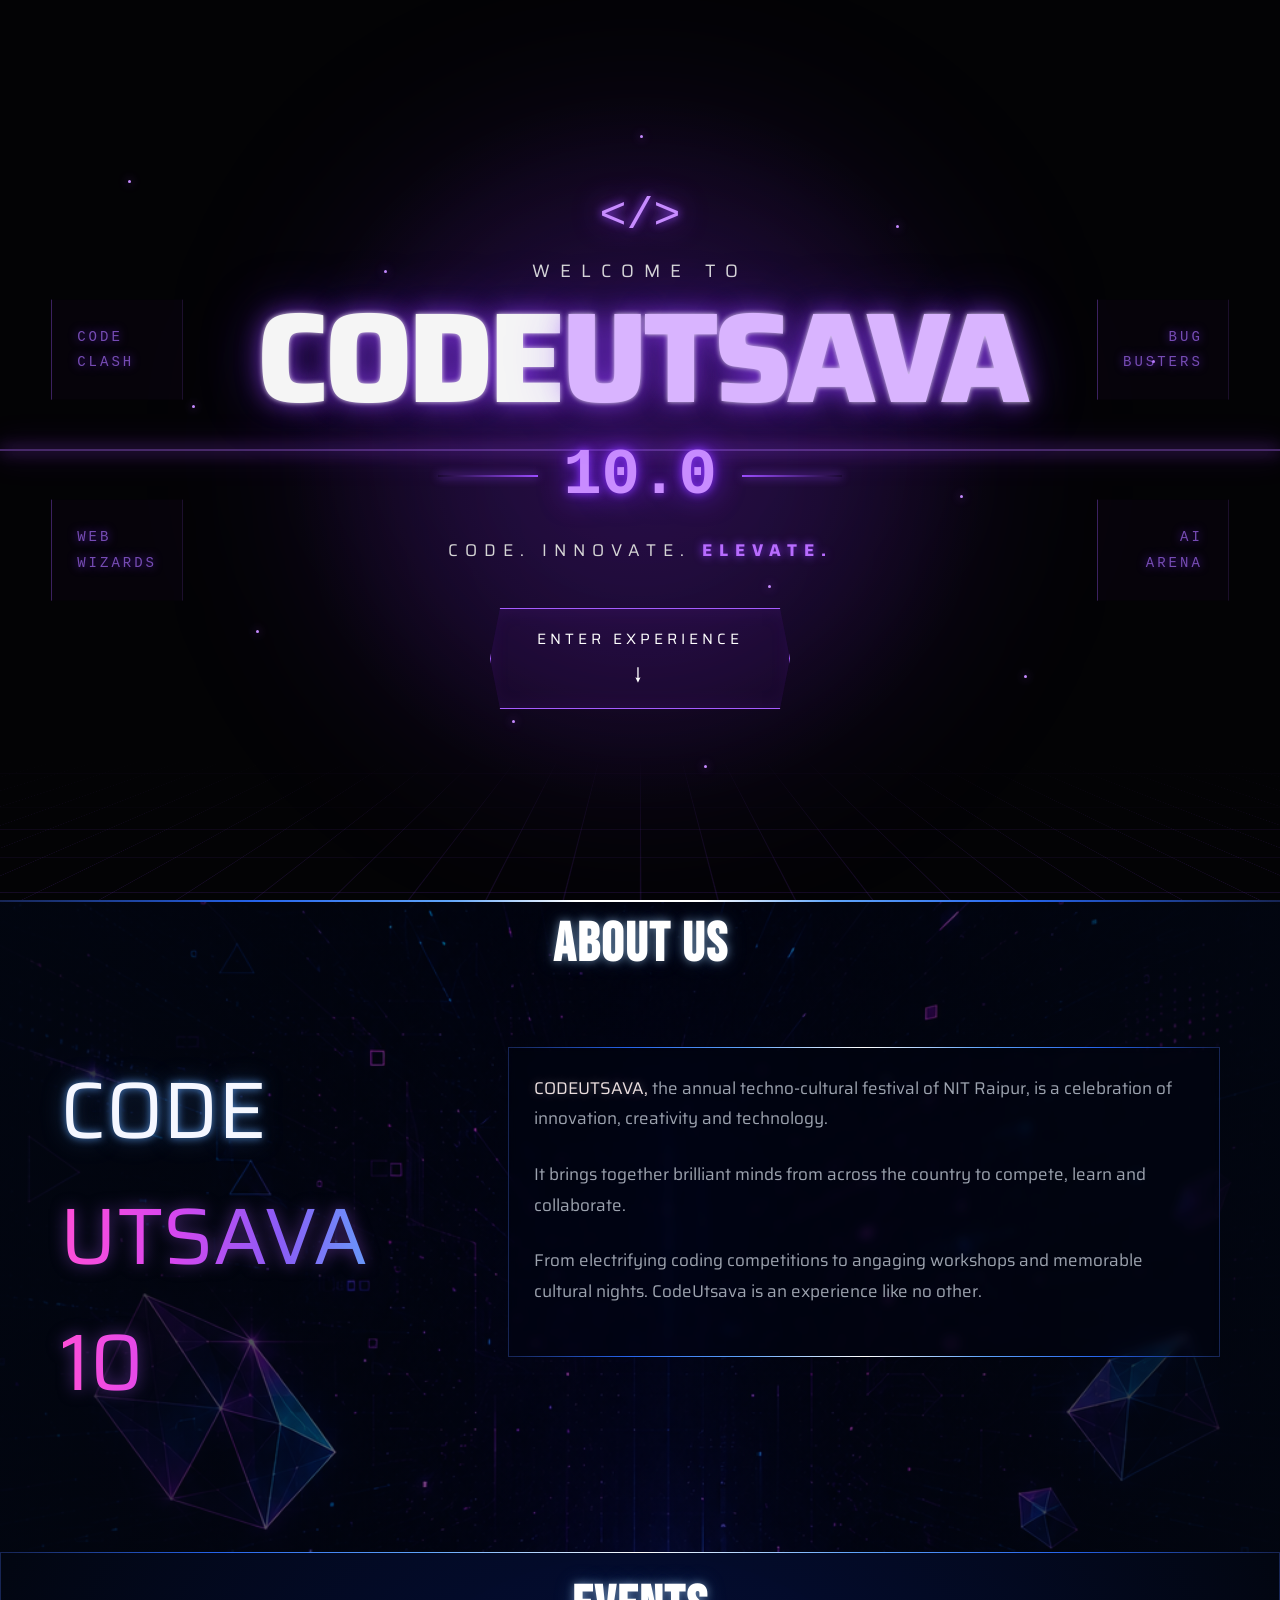
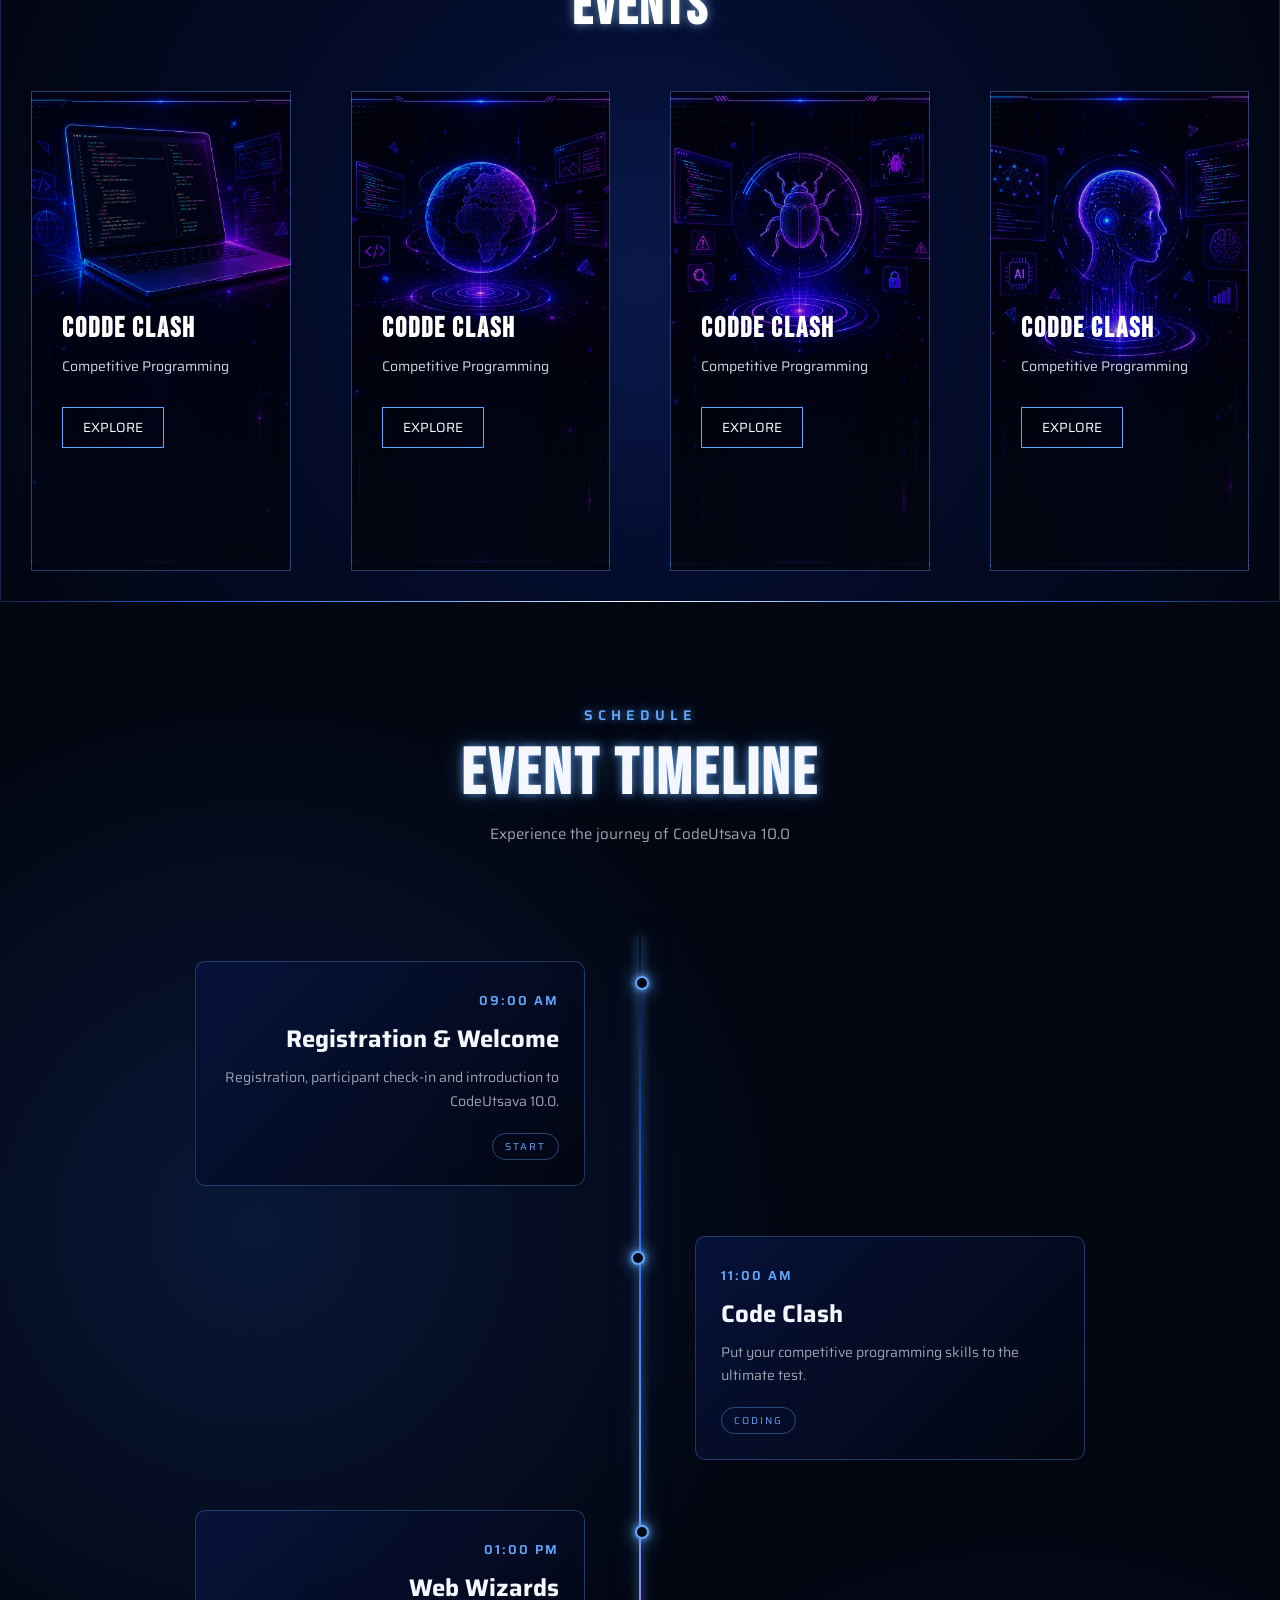
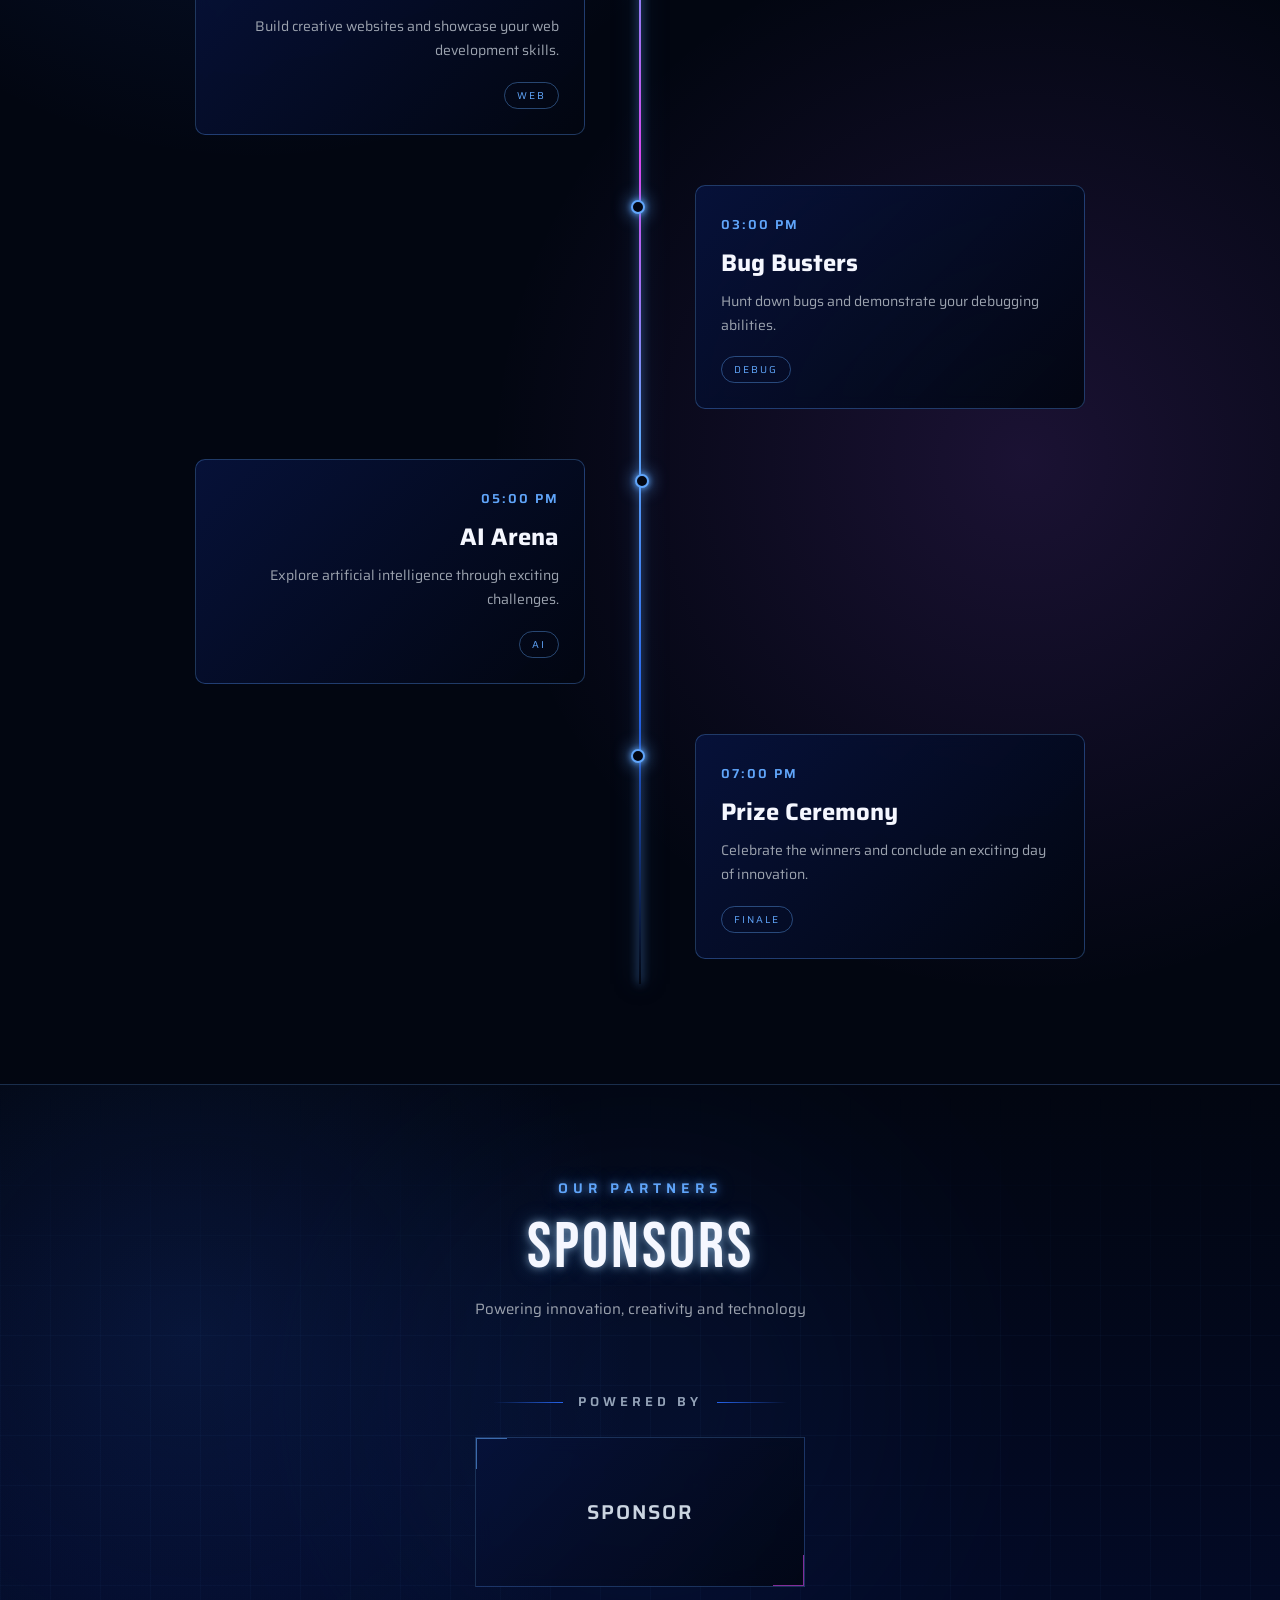
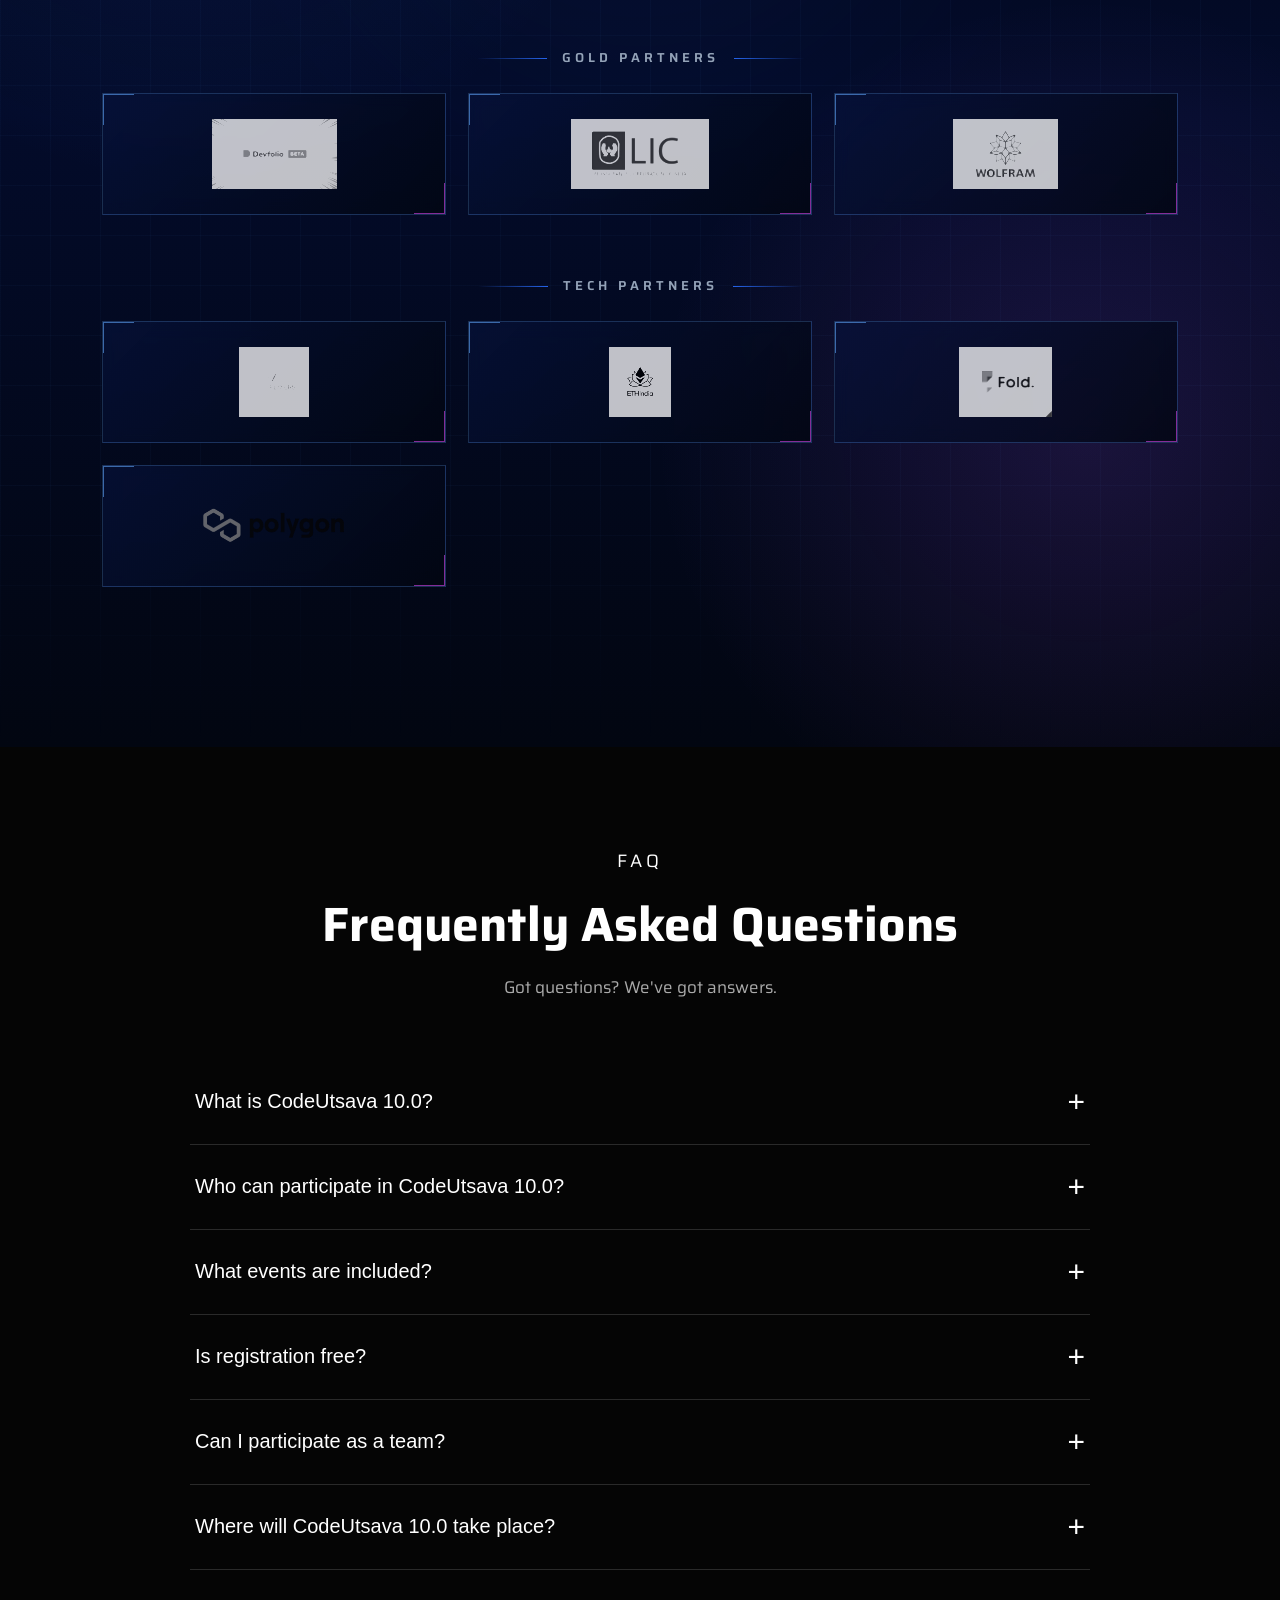
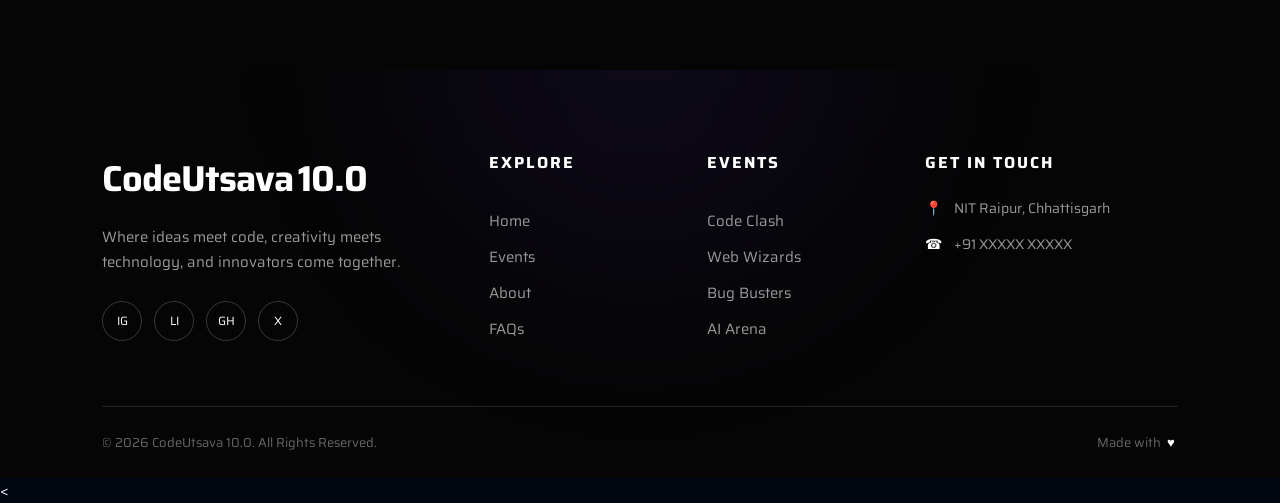
==== commit 052374af: "Changing assets" ====
--- a/index.html
+++ b/index.html
@@ -355,19 +355,19 @@
 
                         <div class="sponsor-card">
                             <div class="sponsor-logo">
-                                <img src="https://devfolio.co/blog/content/images/2022/02/Frame-3.png">
-                            </div>
-                        </div>
-
-                        <div class="sponsor-card">
-                            <div class="sponsor-logo">
-                                <img src="https://i.pinimg.com/736x/6a/c3/b1/6ac3b1a1dbd828893f4c082a91dd9e5d.jpg">
-                            </div>
-                        </div>
-
-                        <div class="sponsor-card">
-                            <div class="sponsor-logo">
-                                <img src="https://encrypted-tbn0.gstatic.com/images?q=tbn:ANd9GcQ7BuPvUU5MrX3V4cvdn9qBrg6YqDsqeTqoU-RXBqIArA&s">
+                                <img src="./assets/dev.png">
+                            </div>
+                        </div>
+
+                        <div class="sponsor-card">
+                            <div class="sponsor-logo">
+                                <img src="./assets/lic.jpg">
+                            </div>
+                        </div>
+
+                        <div class="sponsor-card">
+                            <div class="sponsor-logo">
+                                <img src="./assets/wolf.png">
                             </div>
                         </div>
 
@@ -385,25 +385,25 @@
 
                         <div class="sponsor-card">
                             <div class="sponsor-logo">
-                                <img src="https://media.licdn.com/dms/image/v2/D4E0BAQFcXgzeh8uhsw/company-logo_200_200/company-logo_200_200/0/1715242038331?e=2147483647&v=beta&t=rWlNN9rcNwj1EmNLgusJoKefGUS0VEByXKx4koZL9xw">
-                            </div>
-                        </div>
-
-                        <div class="sponsor-card">
-                            <div class="sponsor-logo">
-                                <img src="https://encrypted-tbn0.gstatic.com/images?q=tbn:ANd9GcQmQq8ZEwDLT2O5tfSpwGahlQoDuGixqcMNwdzjApl_Sw&s=10">
-                            </div>
-                        </div>
-
-                        <div class="sponsor-card">
-                            <div class="sponsor-logo">
-                                <img src="https://cdn.dribbble.com/userupload/4395948/file/original-ae79400b017f8f56d0d99178964b1066.png?resize=752x&vertical=center">
-                            </div>
-                        </div>
-
-                        <div class="sponsor-card">
-                            <div class="sponsor-logo">
-                                <img src="https://upload.wikimedia.org/wikipedia/commons/2/24/Polygon_blockchain_logo.png?utm_source=commons.wikimedia.org&utm_campaign=index&utm_content=original">
+                                <img src="./assets/codep.jpg">
+                            </div>
+                        </div>
+
+                        <div class="sponsor-card">
+                            <div class="sponsor-logo">
+                                <img src="./assets/eth.png">
+                            </div>
+                        </div>
+
+                        <div class="sponsor-card">
+                            <div class="sponsor-logo">
+                                <img src="./assets/fold.webp">
+                            </div>
+                        </div>
+
+                        <div class="sponsor-card">
+                            <div class="sponsor-logo">
+                                <img src="./assets/poly.png">
                             </div>
                         </div>
 
--- a/style.css
+++ b/style.css
@@ -97,7 +97,7 @@
 .main {
     position: relative;
 
-    min-height: 100vh;
+    min-height: auto;
 
     background-image: url("./assets/bg.png");
 
@@ -150,6 +150,8 @@
     border-radius: 50%;
 
     animation: heroGlow 7s ease-in-out infinite;
+
+    z-index: 1;
 }
 
 @keyframes heroGlow {
@@ -349,40 +351,41 @@
 
     color: white;
 }
-
 .hero {
-
     position: relative;
-
     z-index: 2;
 
     display: flex;
-
     justify-content: center;
-
     align-items: center;
-
     flex-direction: column;
 
     min-height: calc(100vh - 100px);
 
+    gap: 15px;
+
+    padding: 50px 20px;
+
+    text-align: center;
+}
+
+
+/* CodeUtsava + 10.0 container */
+
+.item3 {
+    display: grid;
+
+    grid-template-columns: minmax(0, 1fr) auto;
+
+    align-items: center;
+
     gap: 20px;
 
-    padding: 0 30px;
-
-    text-align: center;
-}
-
-.item3 {
-
-    display: grid;
-
-    grid-template-columns: minmax(300px, 588px) 180px;
-
-    align-items: center;
+    width: min(100%, 900px);
 
     animation: heroEnter 1.2s ease forwards;
 }
+
 
 @keyframes heroEnter {
 
@@ -397,38 +400,43 @@
     }
 }
 
+
 .spn {
     color: var(--white);
 }
 
+
+/* CODEUTSAVA */
+
 .spn1 {
-
-    font-size: 40px;
+    font-size: clamp(28px, 3.5vw, 55px);
 
     font-family: "Bebas Neue", sans-serif;
 
     font-weight: 400;
 
-    letter-spacing: 4px;
+    letter-spacing: clamp(2px, 0.4vw, 4px);
 
     text-shadow:
         0 0 8px rgba(180, 220, 255, 0.5),
         0 0 20px rgba(100, 180, 255, 0.25);
 }
 
+
+/* 10.0 */
+
 .spn2 {
-
     font-family: "Bebas Neue", sans-serif;
 
-    font-size: clamp(100px, 11vw, 220px);
+    font-size: clamp(70px, 10vw, 180px);
 
     font-weight: 400;
 
-    letter-spacing: -5px;
+    letter-spacing: -3px;
 
     color: transparent;
 
-    -webkit-text-stroke: 3px #b9f3ff;
+    -webkit-text-stroke: clamp(1.5px, 0.25vw, 3px) #b9f3ff;
 
     text-shadow:
         0 0 4px #ffffff,
@@ -439,6 +447,7 @@
     animation: numberGlow 3s ease-in-out infinite alternate;
 }
 
+
 @keyframes numberGlow {
 
     from {
@@ -451,19 +460,53 @@
 }
 
 
+/* Tagline */
+
 .spn3 {
-
-    font-size: 42px;
+    font-size: clamp(24px, 3vw, 42px);
 
     font-family: "Saira", sans-serif;
 
     font-weight: 600;
 
-    letter-spacing: 2px;
+    letter-spacing: clamp(1px, 0.2vw, 2px);
 
     animation: fadeIn 1.5s ease forwards;
 }
-
+@media (max-width: 700px) {
+
+    .hero {
+        min-height: calc(100vh - 70px);
+
+        padding: 40px 15px;
+
+        gap: 15px;
+    }
+
+    .item3 {
+        grid-template-columns: 1fr;
+
+        gap: 5px;
+
+        width: 100%;
+    }
+
+    .spn1 {
+        font-size: clamp(30px, 9vw, 45px);
+    }
+
+    .spn2 {
+        font-size: clamp(75px, 22vw, 130px);
+
+        letter-spacing: -2px;
+    }
+
+    .spn3 {
+        font-size: clamp(22px, 6vw, 32px);
+
+        margin-top: 10px;
+    }
+}
 .spn4,
 .spn5 {
 
@@ -2307,7 +2350,7 @@
     }
 }
 .faq-section {
-    min-height: 100vh;
+    min-height: auto;
     padding: 100px 8%;
     background: #050505;
     color: white;
